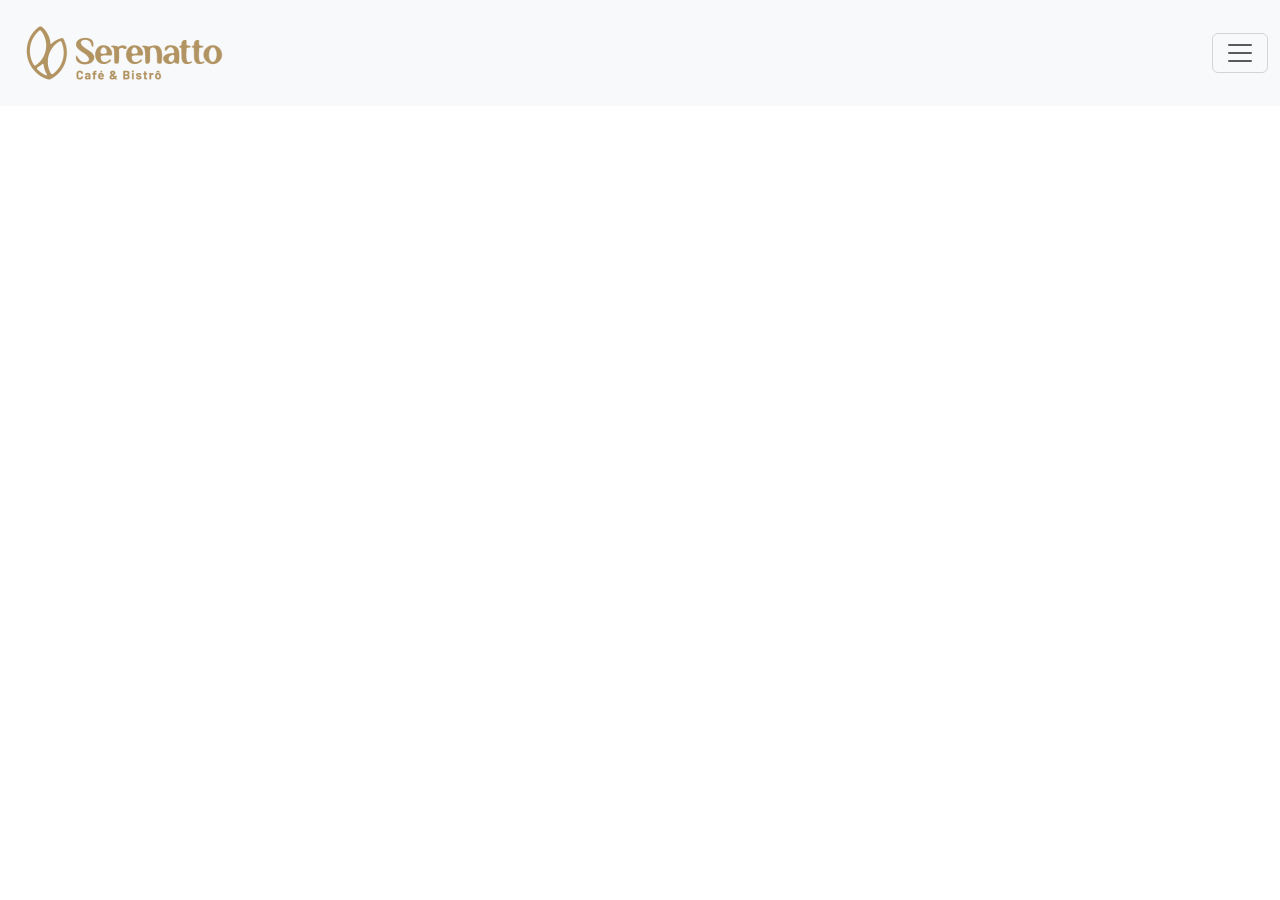
==== Serenatto_cafes/index.html @ 1b6d34db "Criação do Header - Estruturação Completa" ====
<!DOCTYPE html>
<html lang="pt-br">

<head>
    <meta charset="UTF-8">
    <meta http-equiv="X-UA-Compatible" content="IE=edge">
    <meta name="viewport" content="width=device-width, initial-scale=1.0">
    <title> Serenatto Cafés </title>

    <link rel="shortcut icon" href="./" type="image/x-icon">
    <link rel="shortcut icon" href="assets/favicon.png" type="image/x-icon">
    <link href="https://cdn.jsdelivr.net/npm/bootstrap@5.3.3/dist/css/bootstrap.min.css" rel="stylesheet"
        integrity="sha384-QWTKZyjpPEjISv5WaRU9OFeRpok6YctnYmDr5pNlyT2bRjXh0JMhjY6hW+ALEwIH" crossorigin="anonymous">
    <link rel="stylesheet" href="https://cdn.jsdelivr.net/npm/bootstrap-icons@1.11.3/font/bootstrap-icons.min.css">
    <link rel="stylesheet" href="estilos.css">
</head>

<body>

    <header>
        <nav class="navbar bg-body-tertiary fixed-top">
            <div class="container-fluid">

                <a class="navbar-brand" href="#">
                    <img class="img-fluid d-block d-md-none" src="assets/logo-mobile.png" alt="Logo Serenatto">
                    <img class="img-fluid d-none d-md-block" src="assets/logo.png" alt="Logo Serenatto">
                </a>

                <button class="navbar-toggler" type="button" data-bs-toggle="offcanvas"
                    data-bs-target="#offcanvasNavbar" aria-controls="offcanvasNavbar" aria-label="Toggle navigation">
                    <span class="navbar-toggler-icon"></span>
                </button>

                <div class="offcanvas offcanvas-end" tabindex="-1" id="offcanvasNavbar"
                    aria-labelledby="offcanvasNavbarLabel">

                    <div class="offcanvas-header">
                        <h5 class="offcanvas-title" id="offcanvasNavbarLabel"> <img src="assets/logo-mobile.png" alt="Logo Serenatto"></h5>
                        <button type="button" class="btn-close" data-bs-dismiss="offcanvas" aria-label="Close"></button>
                    </div>

                    <div class="offcanvas-body">
                        <ul class="navbar-nav justify-content-end flex-grow-1 pe-3">
                            <li class="nav-item">
                                <a class="nav-link active" aria-current="page" href="#"> Início </a>
                            </li>

                            <li class="nav-item">
                                <a class="nav-link" href="#"> Sobre </a>
                            </li>

                            <li class="nav-item">
                                <a class="nav-link" href="#"> Contato </a>
                            </li>

                            <li class="nav-item">
                                <a class="nav-link" href="#"> Modo Noturno </a>
                            </li>
                        </ul>
                    </div>
                </div>
            </div>
        </nav>
    </header>





    <script src="https://cdn.jsdelivr.net/npm/bootstrap@5.3.3/dist/js/bootstrap.bundle.min.js"
        integrity="sha384-YvpcrYf0tY3lHB60NNkmXc5s9fDVZLESaAA55NDzOxhy9GkcIdslK1eN7N6jIeHz"
        crossorigin="anonymous"></script>
</body>

</html>
---- Serenatto_cafes/estilos.css ----
body {
    --bege: #E6E0D6;
    --marrom-escuro: #816D4F;
    --marrom-claro: #B29463;
  }
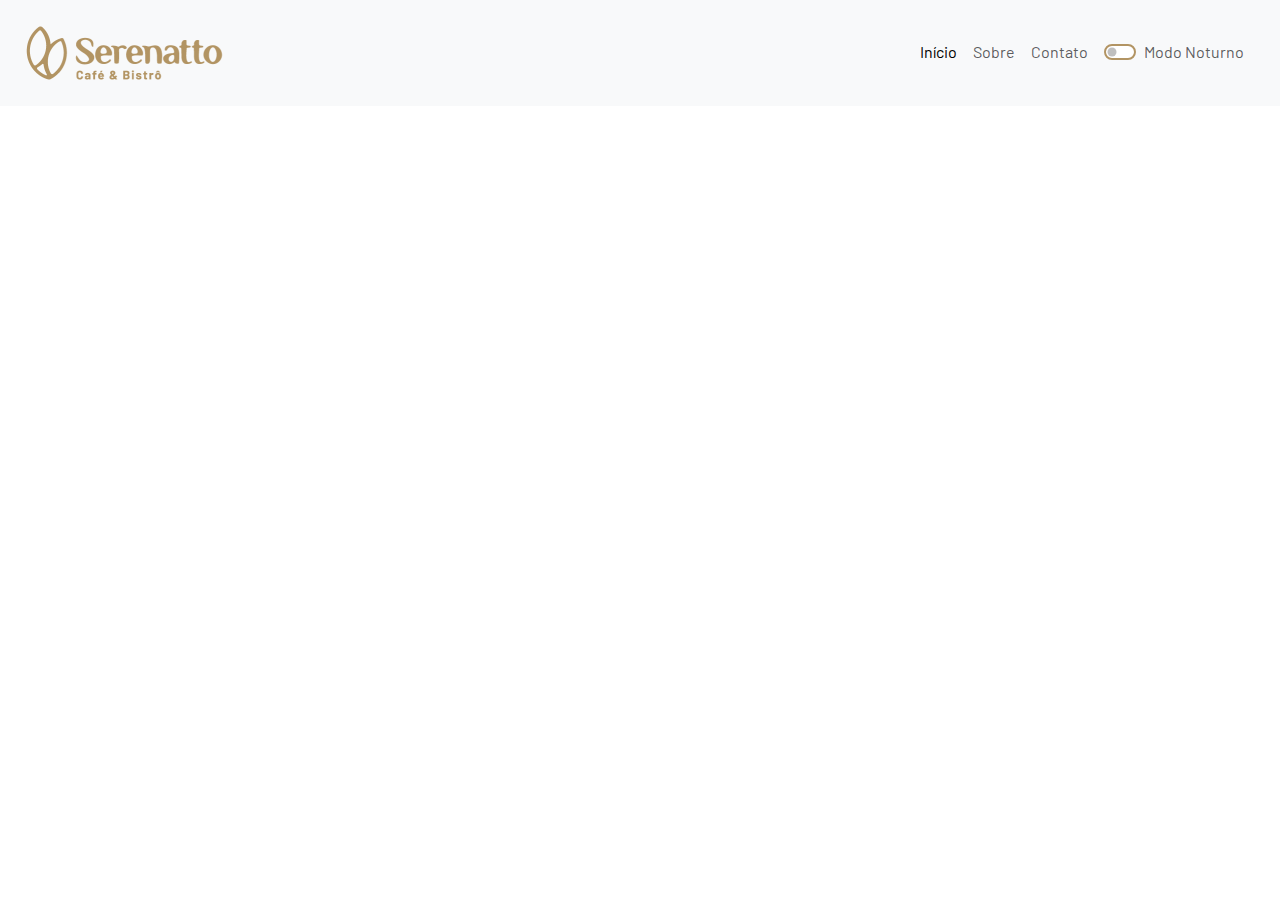
==== commit f02cf9fb: "estilização do header" ====
--- a/Serenatto_cafes/index.html
+++ b/Serenatto_cafes/index.html
@@ -12,13 +12,14 @@
     <link href="https://cdn.jsdelivr.net/npm/bootstrap@5.3.3/dist/css/bootstrap.min.css" rel="stylesheet"
         integrity="sha384-QWTKZyjpPEjISv5WaRU9OFeRpok6YctnYmDr5pNlyT2bRjXh0JMhjY6hW+ALEwIH" crossorigin="anonymous">
     <link rel="stylesheet" href="https://cdn.jsdelivr.net/npm/bootstrap-icons@1.11.3/font/bootstrap-icons.min.css">
+    <link href="https://fonts.googleapis.com/css2?family=Barlow+Condensed:wght@700&family=Barlow:wght@400;600&display=swap" rel="stylesheet">
     <link rel="stylesheet" href="estilos.css">
 </head>
 
 <body>
 
     <header>
-        <nav class="navbar bg-body-tertiary fixed-top">
+        <nav class="navbar navbar-expand-lg bg-body-tertiary fixed-top">
             <div class="container-fluid">
 
                 <a class="navbar-brand" href="#">
@@ -26,16 +27,14 @@
                     <img class="img-fluid d-none d-md-block" src="assets/logo.png" alt="Logo Serenatto">
                 </a>
 
-                <button class="navbar-toggler" type="button" data-bs-toggle="offcanvas"
-                    data-bs-target="#offcanvasNavbar" aria-controls="offcanvasNavbar" aria-label="Toggle navigation">
+                <button class="navbar-toggler" type="button" data-bs-toggle="offcanvas" data-bs-target="#offcanvasNavbar" aria-controls="offcanvasNavbar" aria-label="Toggle navigation">
                     <span class="navbar-toggler-icon"></span>
                 </button>
 
-                <div class="offcanvas offcanvas-end" tabindex="-1" id="offcanvasNavbar"
-                    aria-labelledby="offcanvasNavbarLabel">
+                <div class="offcanvas offcanvas-end" tabindex="-1" id="offcanvasNavbar" aria-labelledby="offcanvasNavbarLabel">
 
                     <div class="offcanvas-header">
-                        <h5 class="offcanvas-title" id="offcanvasNavbarLabel"> <img src="assets/logo-mobile.png" alt="Logo Serenatto"></h5>
+                        <h5 class="offcanvas-title" id="offcanvasNavbarLabel"> <img src="assets/logo-mobile.png" alt="Logo Serenatto"> </h5>
                         <button type="button" class="btn-close" data-bs-dismiss="offcanvas" aria-label="Close"></button>
                     </div>
 
@@ -54,7 +53,12 @@
                             </li>
 
                             <li class="nav-item">
-                                <a class="nav-link" href="#"> Modo Noturno </a>
+                                <a class="nav-link" href="#">
+                                    <div class="form-check form-switch">
+                                        <input class="form-check-input" type="checkbox" role="switch" id="flexSwitchCheckDefault">
+                                        <label class="form-check-label" for="flexSwitchCheckDefault"> Modo Noturno </label>
+                                    </div>
+                                </a>
                             </li>
                         </ul>
                     </div>
--- a/Serenatto_cafes/estilos.css
+++ b/Serenatto_cafes/estilos.css
@@ -2,4 +2,18 @@
     --bege: #E6E0D6;
     --marrom-escuro: #816D4F;
     --marrom-claro: #B29463;
-  }+    font-family: 'Barlow', sans-serif;
+}
+
+input[type="checkbox"] {
+    border: 2px solid var(--marrom-claro);
+    box-shadow: none;
+}
+
+input[type="checkbox"]:checked,
+input[type="checkbox"]:focus {
+    background-color: var(--marrom-claro);
+    border-color: var(--marrom-claro);
+    box-shadow: none;
+    outline: none;
+}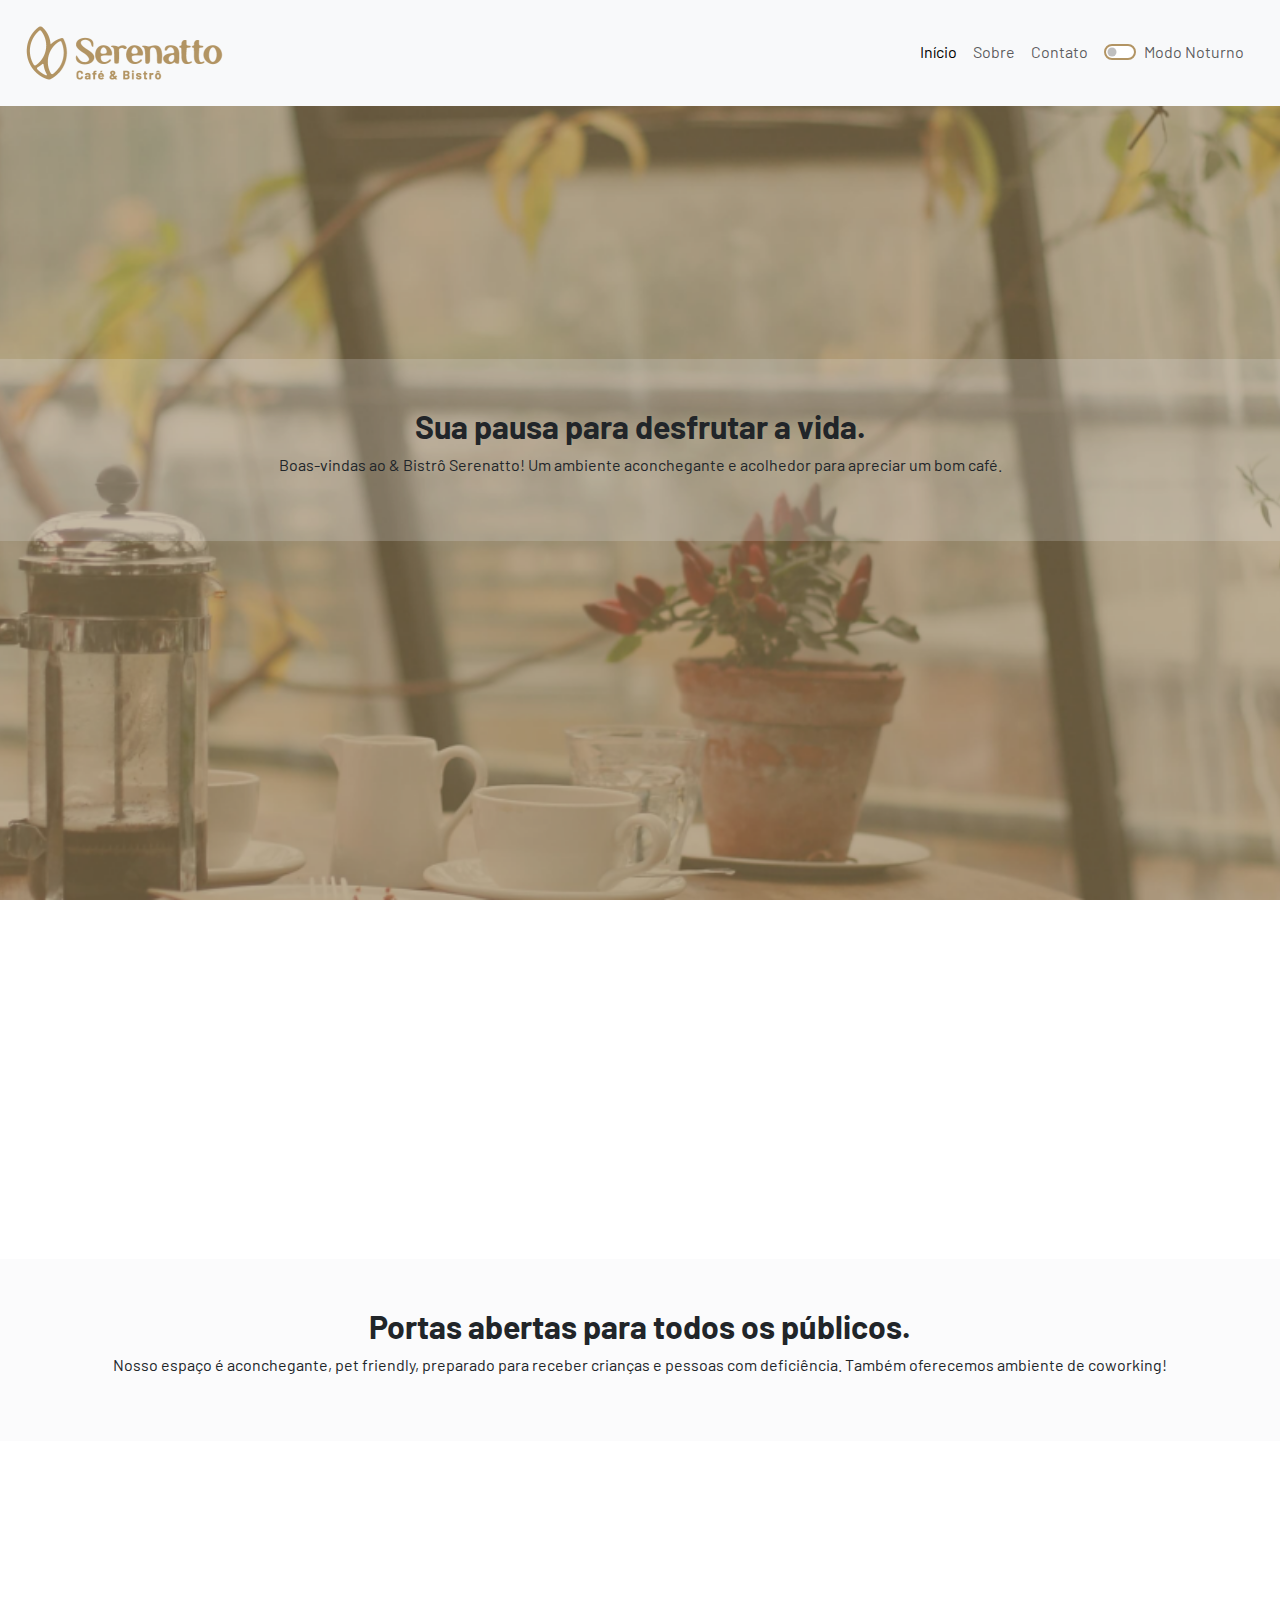
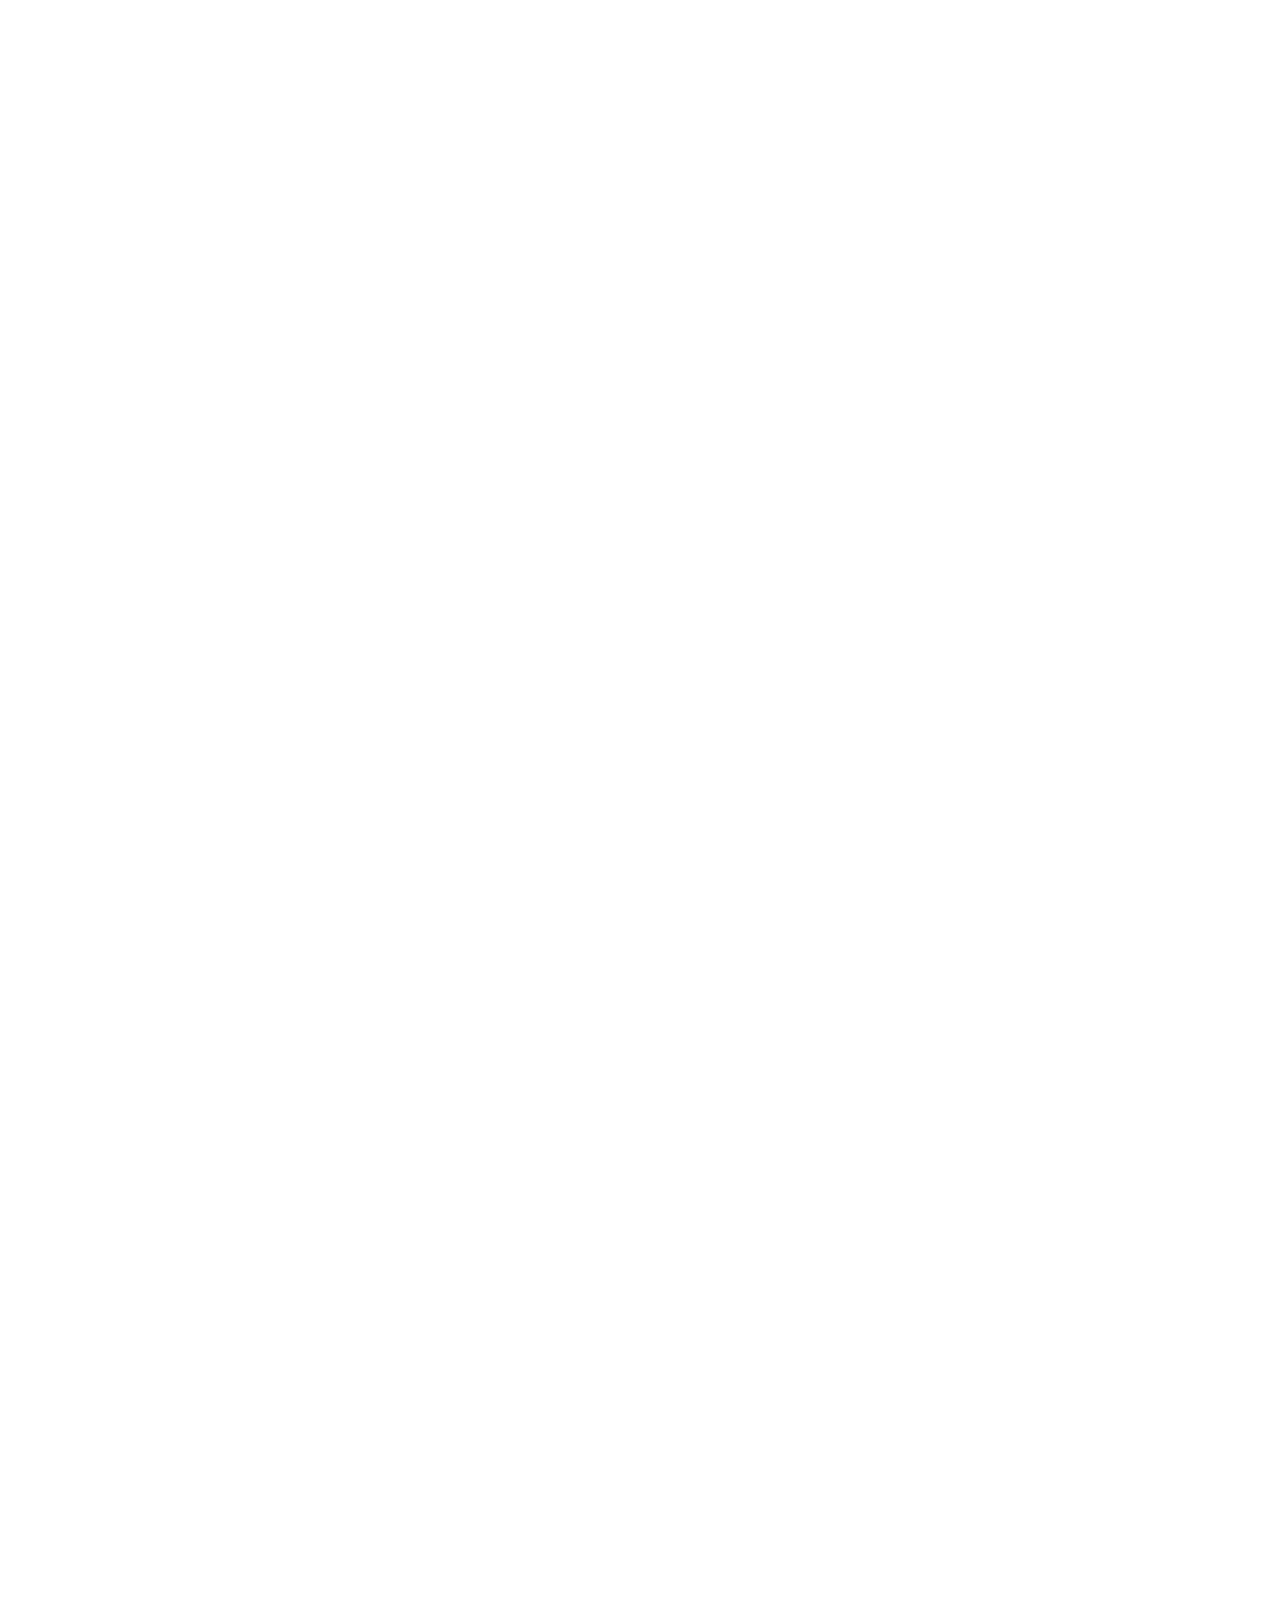
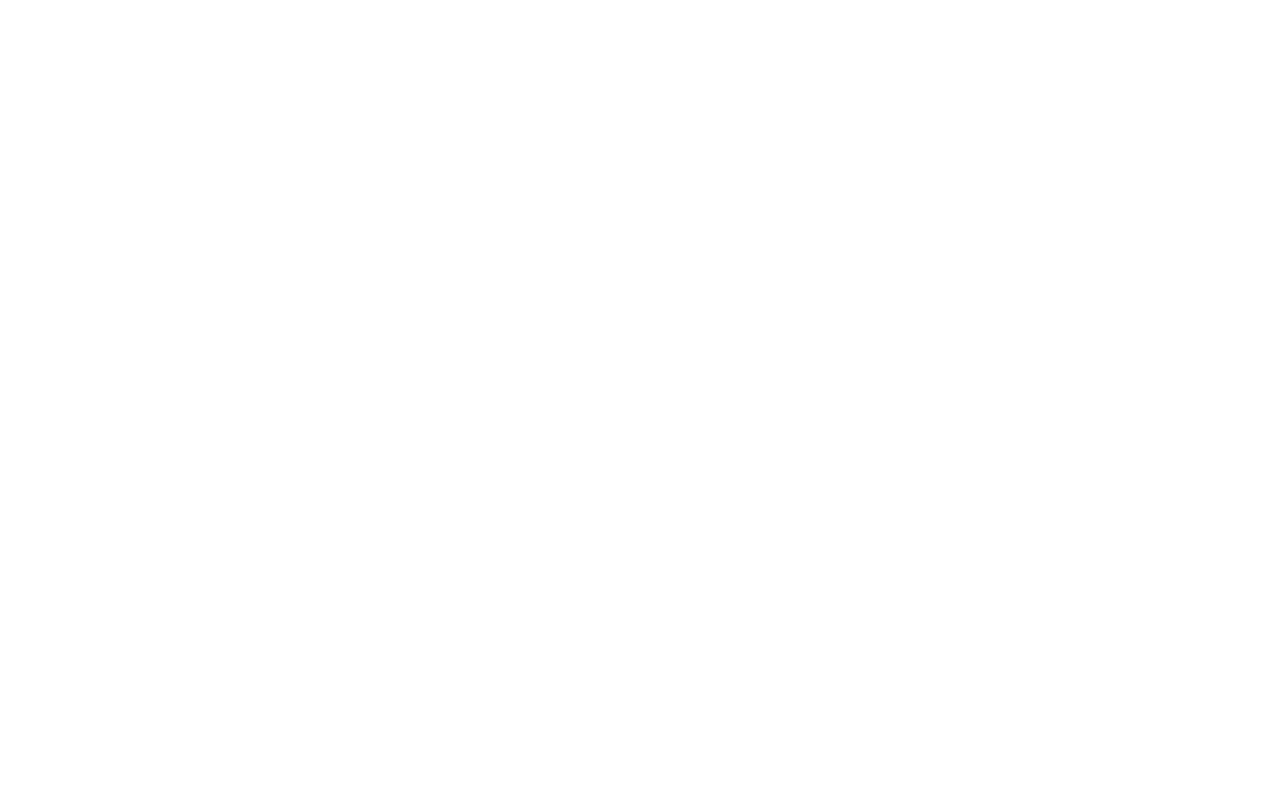
==== commit 35176c26: "criação e estilização dos banner com o efeito Parallax" ====
--- a/Serenatto_cafes/index.html
+++ b/Serenatto_cafes/index.html
@@ -67,13 +67,28 @@
         </nav>
     </header>
 
+    <main>
+        <section class="banner banner-1 d-flex flex-column justify-content-center text-center">
+            <div class="banner-titulo bg-body-secondary py-5">
+                <h2 class="fw-bold"> Sua pausa para desfrutar a vida. </h2>
+                <p> Boas-vindas ao & Bistrô Serenatto! Um ambiente aconchegante e acolhedor para apreciar um bom café. </p>
+            </div>
+        </section>
+
+        <section class="banner banner-2 d-flex flex-column justify-content-center text-center">
+            <div class="banner-titulo bg-body-secondary py-5">
+                <h2 class="fw-bold"> Portas abertas para todos os públicos. </h2>
+                <p> Nosso espaço é aconchegante, pet friendly, preparado para receber crianças e pessoas com deficiência. Também oferecemos ambiente de coworking! </p>
+            </div>
+        </section>
+
+        <section class="banner banner-3">
+        </section>
+    </main>
 
 
 
-
-    <script src="https://cdn.jsdelivr.net/npm/bootstrap@5.3.3/dist/js/bootstrap.bundle.min.js"
-        integrity="sha384-YvpcrYf0tY3lHB60NNkmXc5s9fDVZLESaAA55NDzOxhy9GkcIdslK1eN7N6jIeHz"
-        crossorigin="anonymous"></script>
+    <script src="https://cdn.jsdelivr.net/npm/bootstrap@5.3.3/dist/js/bootstrap.bundle.min.js" integrity="sha384-YvpcrYf0tY3lHB60NNkmXc5s9fDVZLESaAA55NDzOxhy9GkcIdslK1eN7N6jIeHz" crossorigin="anonymous"></script>
 </body>
 
 </html>--- a/Serenatto_cafes/estilos.css
+++ b/Serenatto_cafes/estilos.css
@@ -1,9 +1,14 @@
+/* ESTILIZAÇÃO GERAL*/
+
 body {
     --bege: #E6E0D6;
     --marrom-escuro: #816D4F;
     --marrom-claro: #B29463;
     font-family: 'Barlow', sans-serif;
+    height: 4000px;
 }
+
+/* ESTLIZAÇÃO DOS INPUTS */
 
 input[type="checkbox"] {
     border: 2px solid var(--marrom-claro);
@@ -16,4 +21,31 @@
     border-color: var(--marrom-claro);
     box-shadow: none;
     outline: none;
+}
+
+/* ESTILIZAÇÃO DOS BANNERS */
+
+.banner {
+    width: 100%;
+    height: 100vh;
+    background-repeat: no-repeat;
+    background-size: cover;
+    background-position: center;
+    background-attachment: fixed;
+}
+
+.banner-1 {
+    background-image: url(assets/banner-1.png);
+}
+
+.banner-2 {
+    background-image: url(assets/banner-2.png);
+}
+
+.banner-3 {
+    background-image: url(assets/banner-3.png);
+}
+
+.banner-titulo {
+    --bs-bg-opacity: .2; /* TRANSPARÊCIA */
 }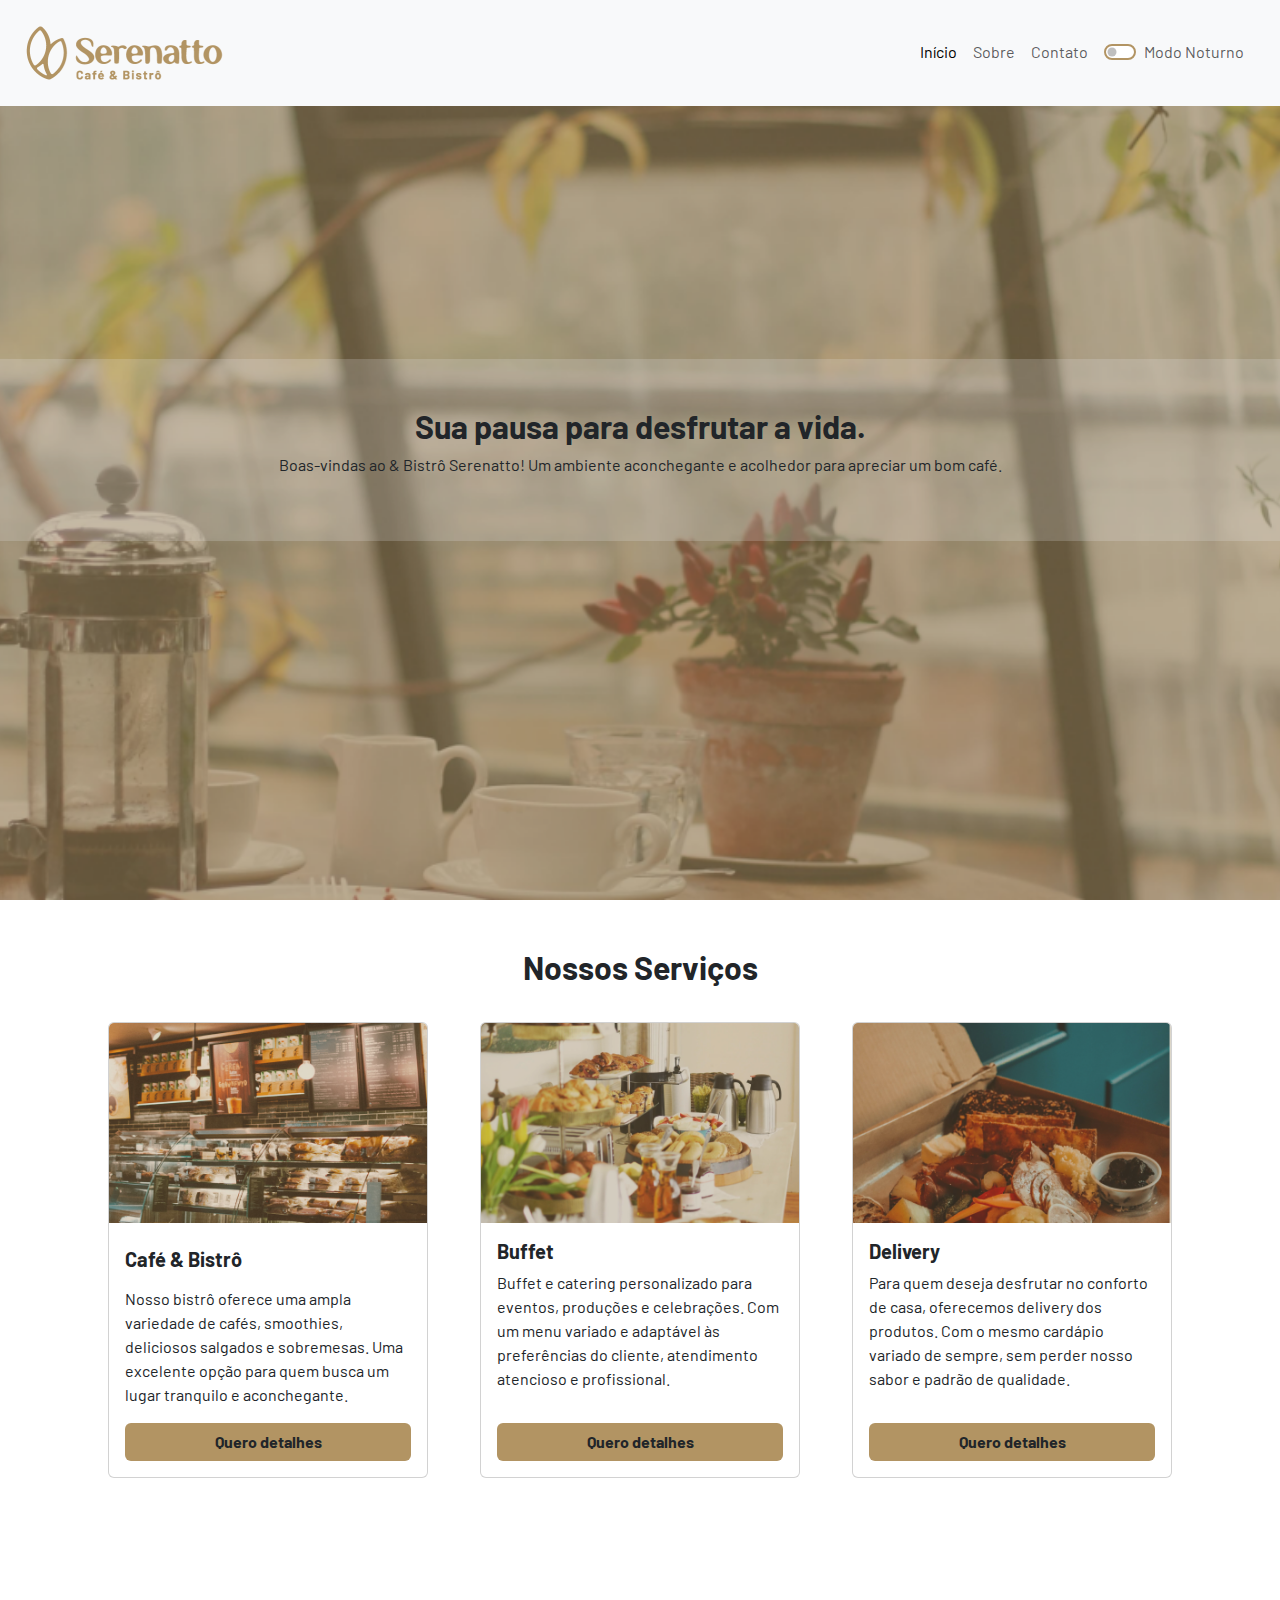
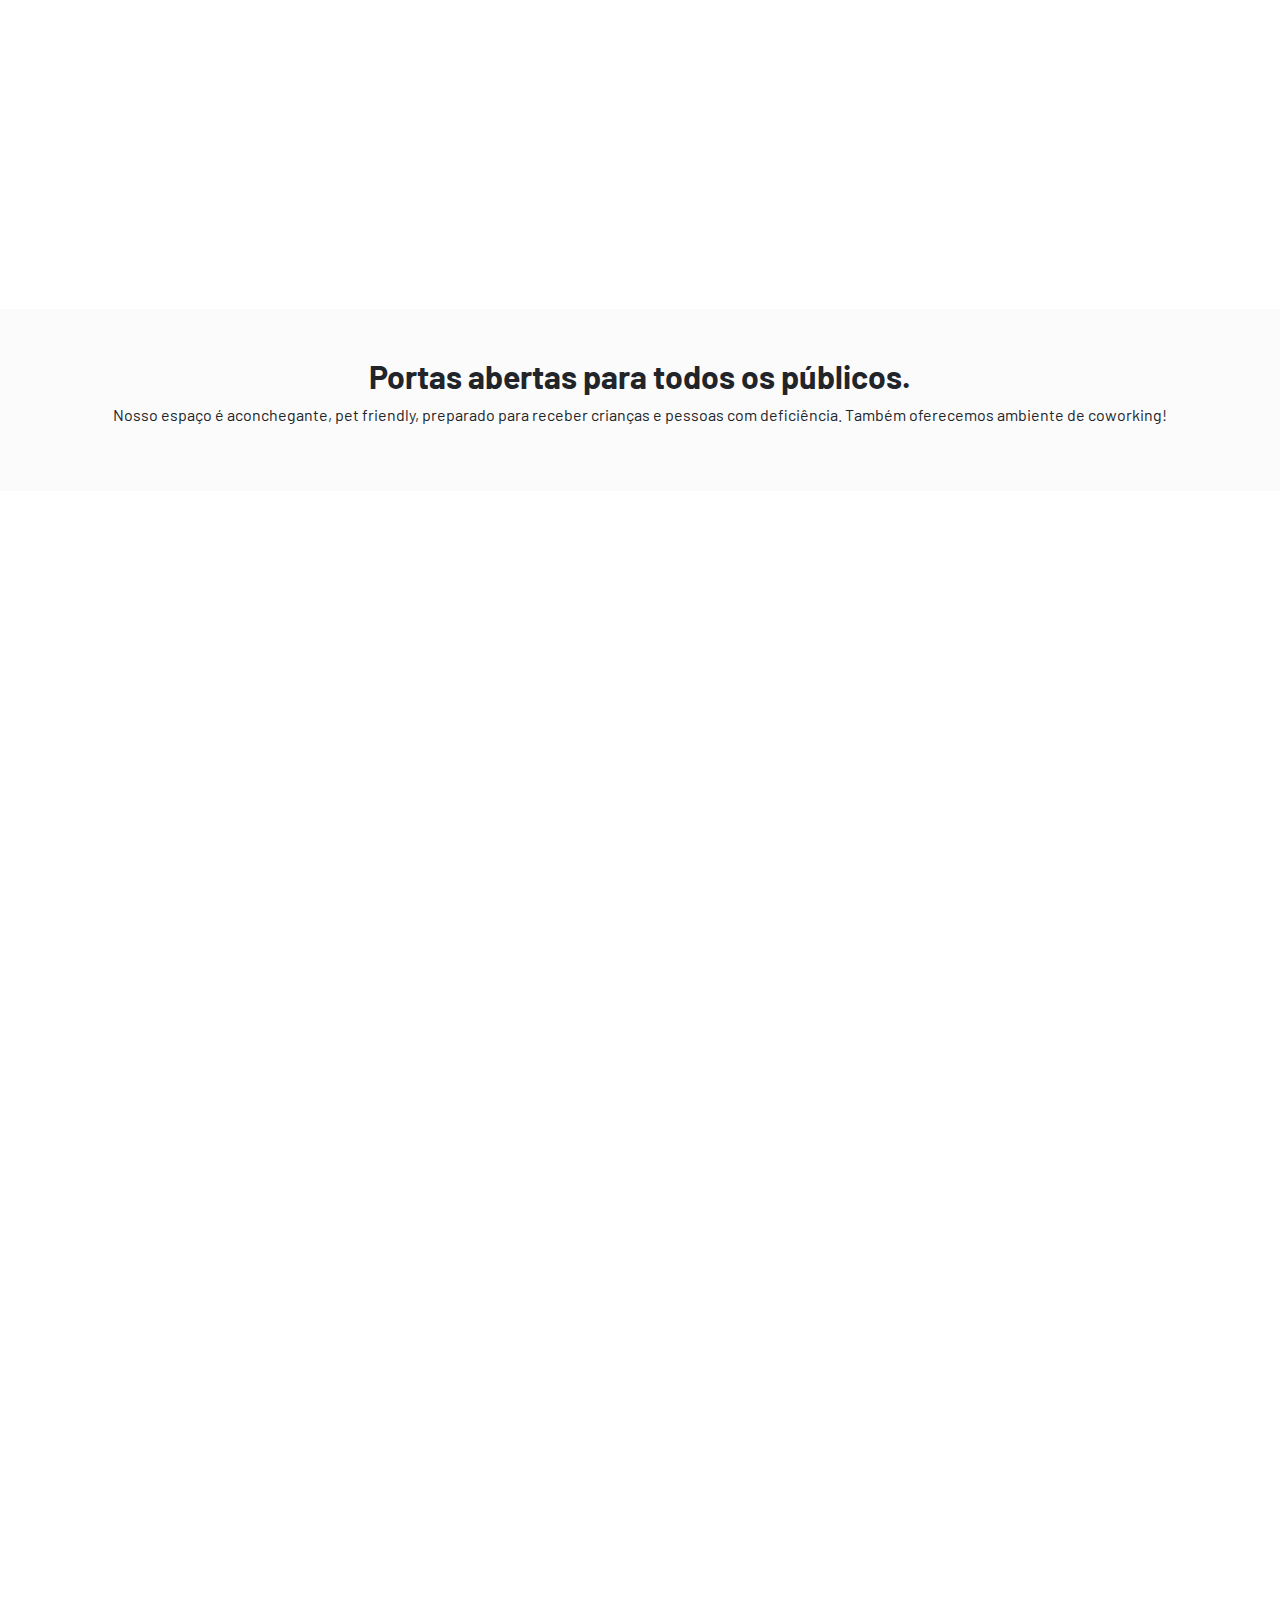
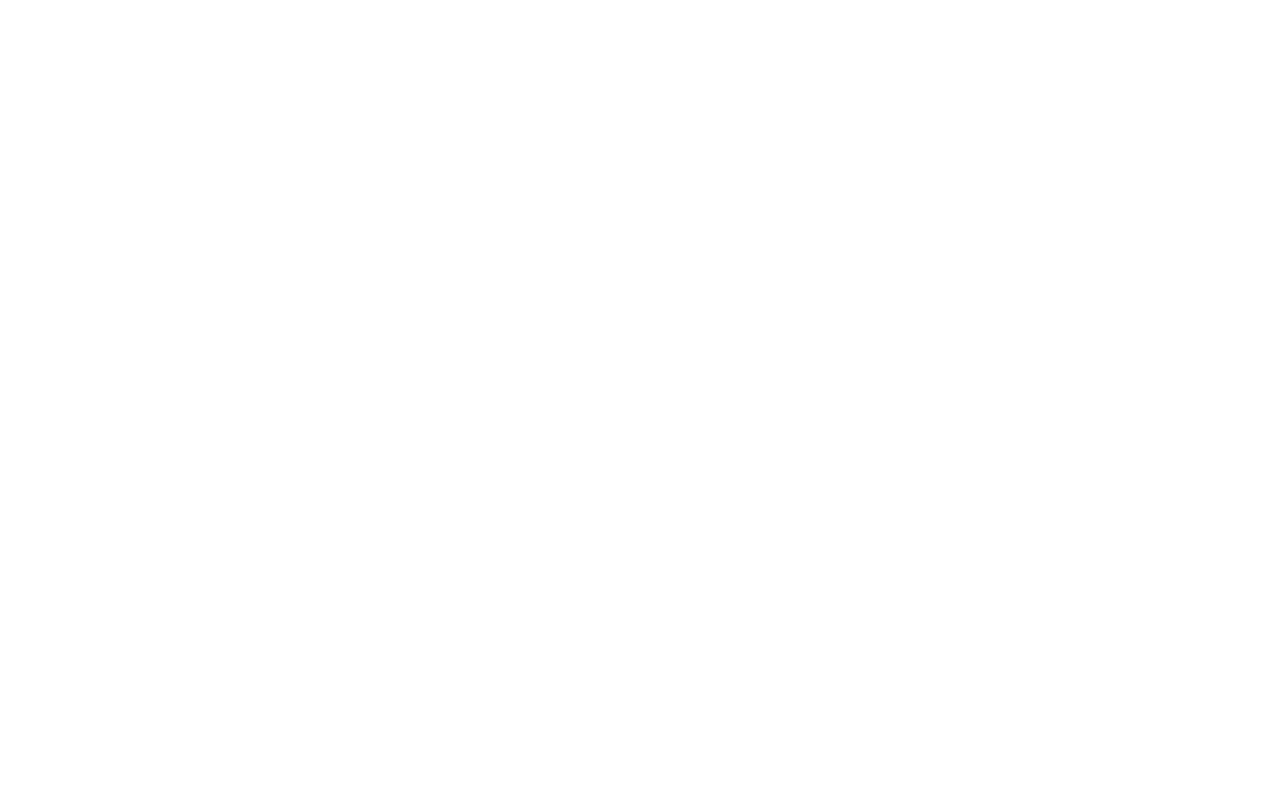
==== commit b480f1a5: "criação do offcanvas com sucesso" ====
--- a/Serenatto_cafes/index.html
+++ b/Serenatto_cafes/index.html
@@ -75,6 +75,39 @@
             </div>
         </section>
 
+        <section class="servicos py-5">
+            <h2 class="text-center fw-bold pb-1"> Nossos Serviços </h2>
+
+            <div class="container d-flex justify-content-around flex-wrap">
+                <div class="card m-4">
+                    <img src="assets/cafe-card.png" class="card-img-top" alt="Balcão de padaria tradicional com alimentos diversos">
+                    <div class="card-body">
+                        <h5 class="card-title py-2 fw-bold"> Café & Bistrô </h5>
+                        <p class="card-text" >Nosso bistrô oferece uma ampla variedade de cafés, smoothies, deliciosos salgados e sobremesas. Uma excelente opção para quem busca um lugar tranquilo e aconchegante. </p>
+                        <a href="#" data-bs-toggle="offcanvas" data-bs-target="#canvas-1" aria-controls="offcanvasRight" class="btn botao-padrao w-100 fw-bold" > Quero detalhes </a>
+                      </div>
+                </div>
+
+                <div class="card m-4">
+                    <img src="./assets/buffet-card.png" class="card-img-top" alt="Mesa de buffet com alimentos diversos">
+                    <div class="card-body">
+                      <h5 class="card-title fw-bold"> Buffet </h5>
+                      <p class="card-text" >Buffet e catering personalizado para eventos, produções e celebrações. Com um menu variado e adaptável às preferências do cliente, atendimento atencioso e profissional. </p>
+                      <a href="#" data-bs-toggle="offcanvas" data-bs-target="#canvas-2" aria-controls="offcanvasRight" class="btn botao-padrao w-100 fw-bold  mt-3"> Quero detalhes </a>
+                    </div>
+                  </div>
+        
+                  <div class="card m-4">
+                    <img src="./assets/delivery-card.png" class="card-img-top" alt="Caixa aberta armazenando comidas diversas">
+                    <div class="card-body">
+                      <h5 class="card-title fw-bold"> Delivery </h5>
+                      <p class="card-text"> Para quem deseja desfrutar no conforto de casa, oferecemos delivery dos produtos. Com o mesmo cardápio variado de sempre, sem perder nosso sabor e padrão de qualidade. </p>
+                      <a href="#" data-bs-toggle="offcanvas" data-bs-target="#canvas-3" aria-controls="offcanvasRight" class="btn botao-padrao w-100 fw-bold  mt-3"> Quero detalhes </a>
+                    </div>
+                  </div>
+            </div>
+        </section>
+
         <section class="banner banner-2 d-flex flex-column justify-content-center text-center">
             <div class="banner-titulo bg-body-secondary py-5">
                 <h2 class="fw-bold"> Portas abertas para todos os públicos. </h2>
@@ -82,12 +115,162 @@
             </div>
         </section>
 
+        <section class="produtos">
+
+        </section>
+
         <section class="banner banner-3">
         </section>
+
+        <section class="contato">
+
+        </section>
     </main>
 
-
-
+    <!-- OFFCANVAS -->
+
+    <div class="offcanvas offcanvas-end" tabindex="-1" id="canvas-1" aria-labelledby="offcanvasRightLabel">
+        <div class="offcanvas-header">
+          <h5 class="offcanvas-title" id="offcanvasRightLabel"> Café & Bistrô </h5>
+          <button type="button" class="btn-close" data-bs-dismiss="offcanvas" aria-label="Close"></button>
+        </div>
+
+        <div class="offcanvas-body">
+            <div class="accordion" id="accordionExample">
+                <div class="accordion-item">
+
+                  <h2 class="accordion-header">
+                    <button class="accordion-button" type="button" data-bs-toggle="collapse" data-bs-target="#collapseOne" aria-expanded="true" aria-controls="collapseOne">
+                      Café
+                    </button>
+                  </h2>
+
+                  <div id="collapseOne" class="accordion-collapse collapse show" data-bs-parent="#accordionExample">
+                    <div class="accordion-body">
+                        Temos um excelente espaço para alimentação e descanso, com a vitrine recheada de doces, salgados, cafés tradicionais e especiais para desfrutar seus melhores momentos.
+                    </div>
+                  </div>
+                </div>
+
+                <div class="accordion-item">
+
+                  <h2 class="accordion-header">
+                    <button class="accordion-button collapsed" type="button" data-bs-toggle="collapse" data-bs-target="#collapseTwo" aria-expanded="false" aria-controls="collapseTwo">
+                      Bistrô
+                    </button>
+                  </h2>
+
+                  <div id="collapseTwo" class="accordion-collapse collapse" data-bs-parent="#accordionExample">
+                    <div class="accordion-body">
+                        Além de cafés o dia todo, oferecemos refeições em horário de almoço (11 às 15h) com pratos deliciosos de bistrô!
+                    </div>
+                  </div>
+                </div>
+
+                <div class="accordion-item">
+
+                  <h2 class="accordion-header">
+                    <button class="accordion-button collapsed" type="button" data-bs-toggle="collapse" data-bs-target="#collapseThree" aria-expanded="false" aria-controls="collapseThree">
+                      Coworking
+                    </button>
+                  </h2>
+
+                  <div id="collapseThree" class="accordion-collapse collapse" data-bs-parent="#accordionExample">
+                    <div class="accordion-body">
+                        Temos espaço adequado para trabalho, com conexão de internet de alta velocidade e instalações confortáveis para reuniões.
+                    </div>
+                  </div>
+                </div>
+            </div>
+        </div>
+    </div>
+
+    <div class="offcanvas offcanvas-end" tabindex="-1" id="canvas-2" aria-labelledby="offcanvasRightLabel">
+        <div class="offcanvas-header">
+          <h5 class="offcanvas-title" id="offcanvasRightLabel"> Café & Bistrô </h5>
+          <button type="button" class="btn-close" data-bs-dismiss="offcanvas" aria-label="Close"></button>
+        </div>
+
+        <div class="offcanvas-body">
+            <div class="accordion" id="accordionExample">
+                <div class="accordion-item">
+
+                  <h2 class="accordion-header">
+                    <button class="accordion-button" type="button" data-bs-toggle="collapse" data-bs-target="#collapseOne" aria-expanded="true" aria-controls="collapseOne">
+                      Eventos
+                    </button>
+                  </h2>
+
+                  <div id="collapseOne" class="accordion-collapse collapse show" data-bs-parent="#accordionExample">
+                    <div class="accordion-body">
+                        Organizamos buffet com cardápios variados e personalizados para casamentos, festas de aniversário e outros eventos! 
+                    </div>
+                  </div>
+                </div>
+
+                <div class="accordion-item">
+
+                  <h2 class="accordion-header">
+                    <button class="accordion-button collapsed" type="button" data-bs-toggle="collapse" data-bs-target="#collapseTwo" aria-expanded="false" aria-controls="collapseTwo">
+                      Catering
+                    </button>
+                  </h2>
+
+                  <div id="collapseTwo" class="accordion-collapse collapse" data-bs-parent="#accordionExample">
+                    <div class="accordion-body">
+                        Oferecemos serviço de alimentação variada para coffee breaks, produções e bastidores.  
+                    </div>
+                  </div>
+                </div>
+            </div>
+        </div>
+    </div>
+
+    <div class="offcanvas offcanvas-end" tabindex="-1" id="canvas-3" aria-labelledby="offcanvasRightLabel">
+        <div class="offcanvas-header">
+          <h5 class="offcanvas-title" id="offcanvasRightLabel"> Café & Bistrô </h5>
+          <button type="button" class="btn-close" data-bs-dismiss="offcanvas" aria-label="Close"></button>
+        </div>
+
+        <div class="offcanvas-body">
+            <div class="accordion" id="accordionExample">
+                <div class="accordion-item">
+
+                  <h2 class="accordion-header">
+                    <button class="accordion-button" type="button" data-bs-toggle="collapse" data-bs-target="#collapseOne" aria-expanded="true" aria-controls="collapseOne">
+                      Encomendas para eventos
+                    </button>
+                  </h2>
+
+                  <div id="collapseOne" class="accordion-collapse collapse show" data-bs-parent="#accordionExample">
+                    <div class="accordion-body">
+                        Produzimos e entregamos os itens de café de nosso cardápio em grandes quantidades para seus eventos! Basta entrar em contato e fazer a reserva com 72h de antecedência.
+                    </div>
+                  </div>
+                </div>
+
+                <div class="accordion-item">
+
+                  <h2 class="accordion-header">
+                    <button class="accordion-button collapsed" type="button" data-bs-toggle="collapse" data-bs-target="#collapseTwo" aria-expanded="false" aria-controls="collapseTwo">
+                      Entrega por aplicativo
+                    </button>
+                  </h2>
+
+                  <div id="collapseTwo" class="accordion-collapse collapse" data-bs-parent="#accordionExample">
+                    <div class="accordion-body">
+                        Entregamos pelos aplicativos Ifood e Rappi. Consulte nosso cardápio por lá e faça seu pedido!
+                    </div>
+                  </div>
+                </div>
+            </div>
+        </div>
+    </div>
+
+    <footer>
+
+    </footer>
+    
     <script src="https://cdn.jsdelivr.net/npm/bootstrap@5.3.3/dist/js/bootstrap.bundle.min.js" integrity="sha384-YvpcrYf0tY3lHB60NNkmXc5s9fDVZLESaAA55NDzOxhy9GkcIdslK1eN7N6jIeHz" crossorigin="anonymous"></script>
 </body>
 
--- a/Serenatto_cafes/estilos.css
+++ b/Serenatto_cafes/estilos.css
@@ -48,4 +48,21 @@
 
 .banner-titulo {
     --bs-bg-opacity: .2; /* TRANSPARÊCIA */
+}
+
+/* NOSSOS SERVIÇOS */
+
+.card {
+    width: 20rem;
+}
+
+.botao-padrao {
+    background-color: var(--marrom-claro);
+}
+
+/* OFFCANVAS */
+
+.accordion-button,
+.accordion-button:focus {
+    background-color: var(--marrom-claro);
 }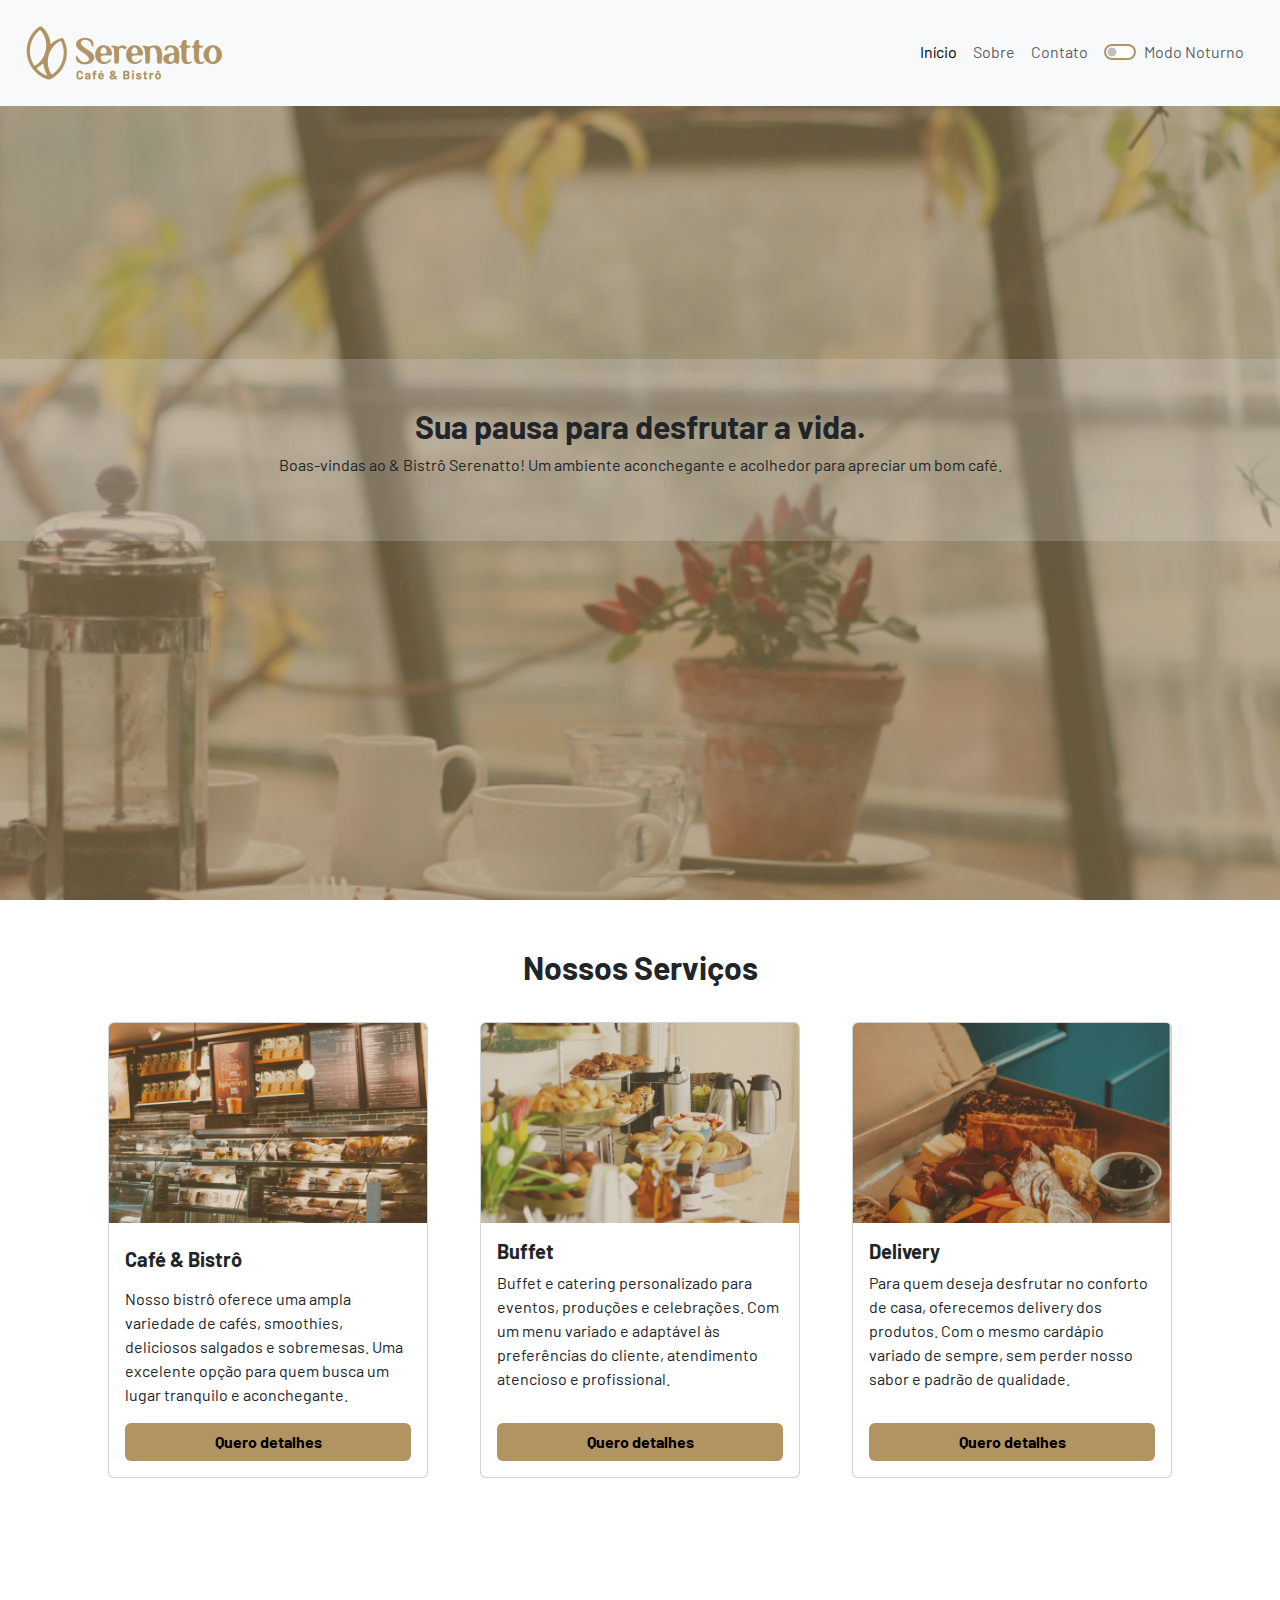
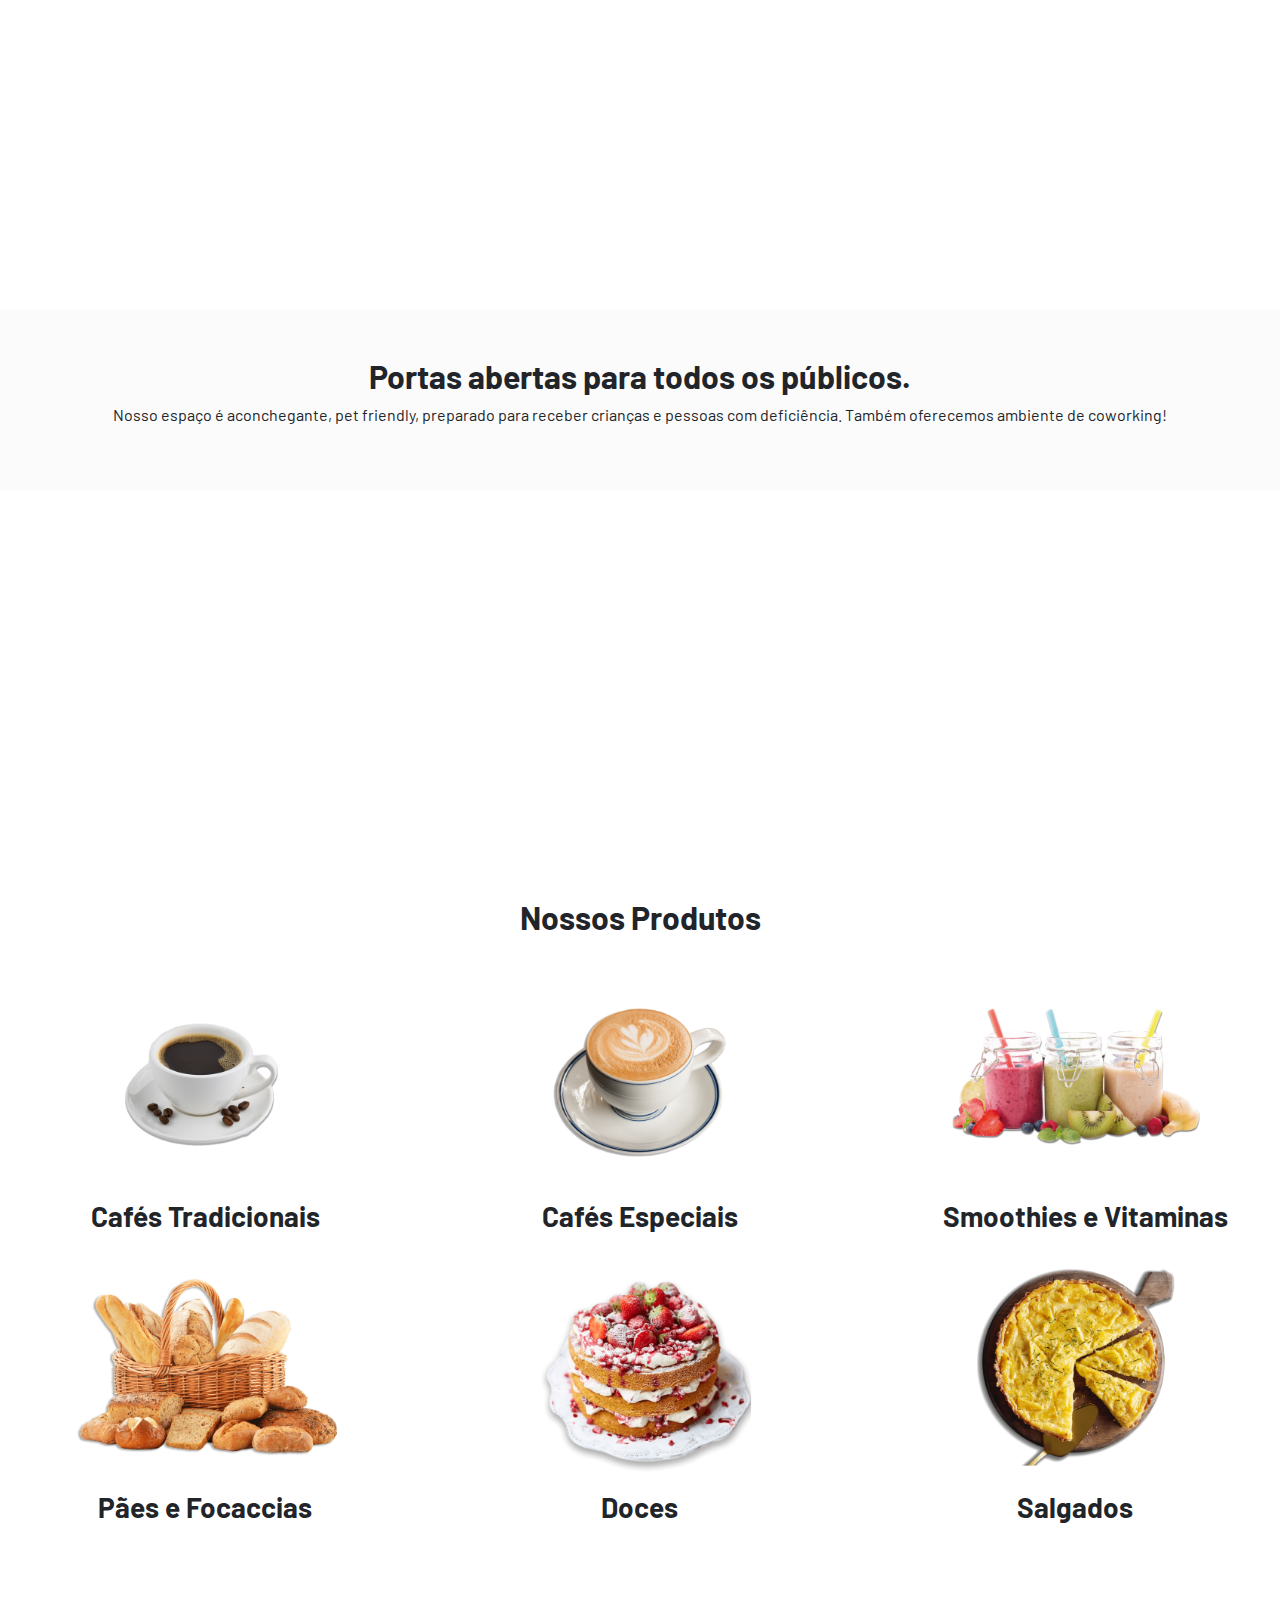
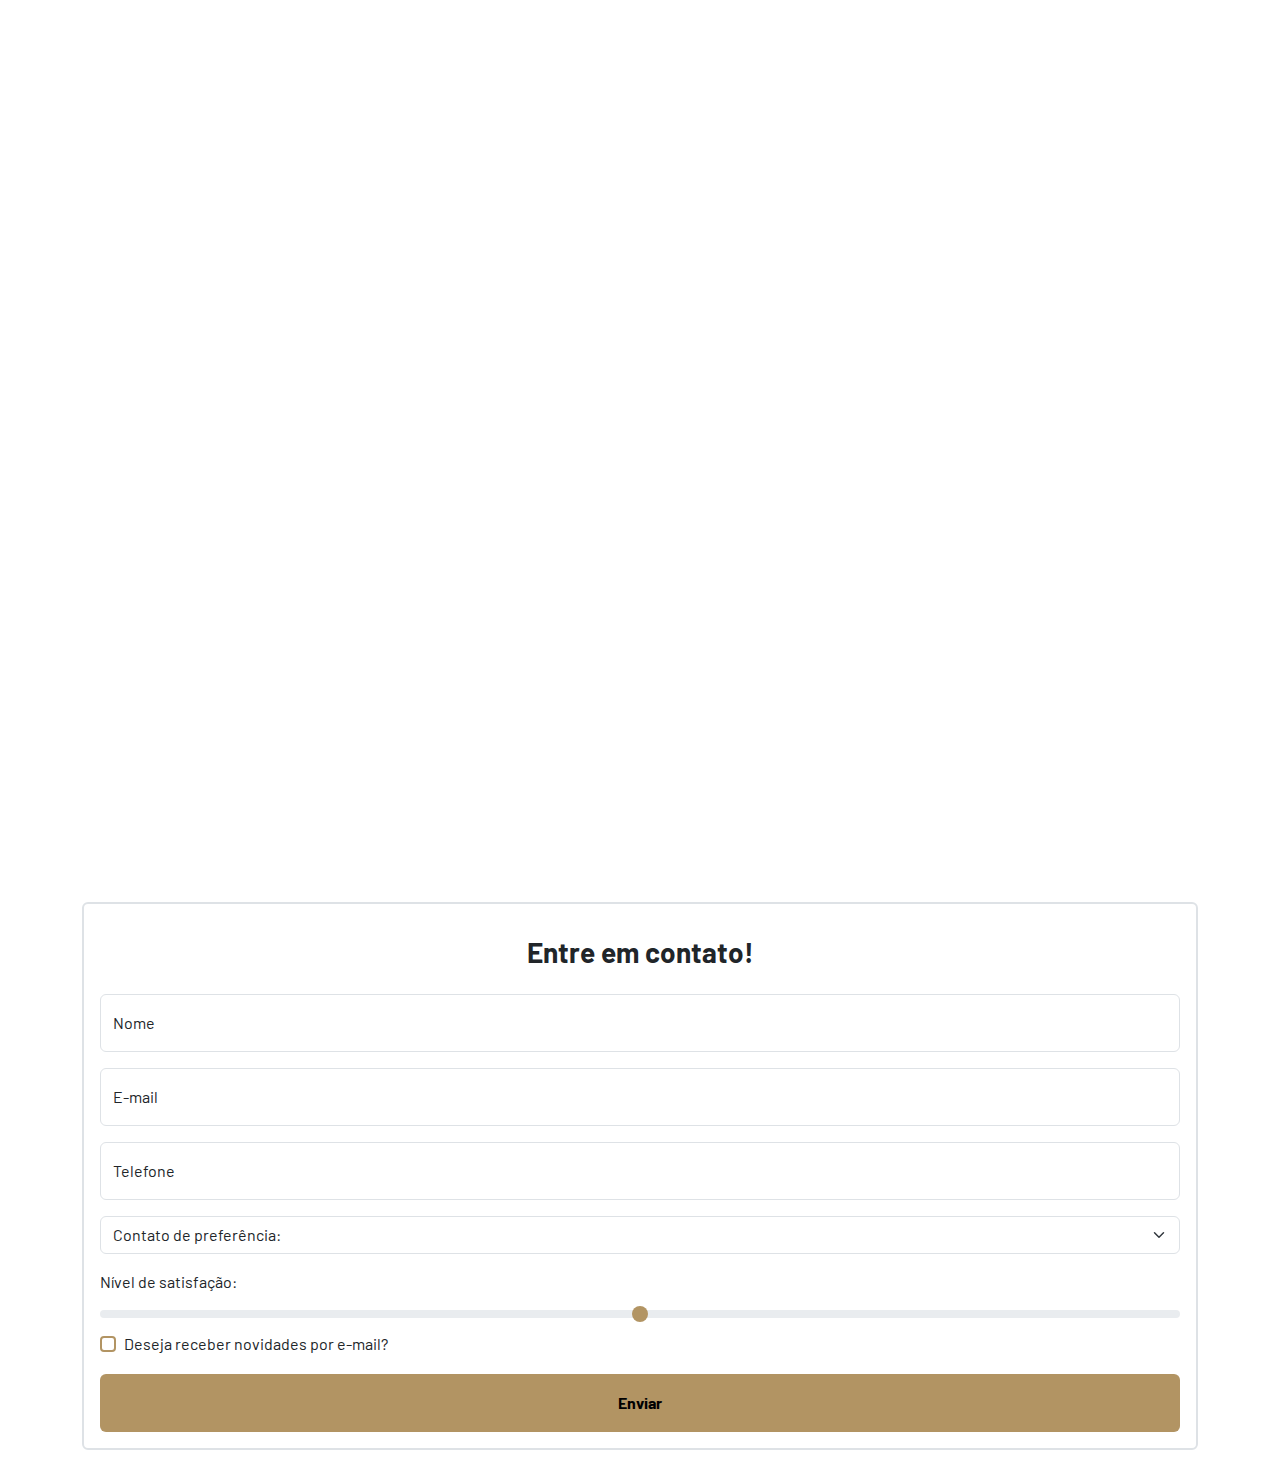
==== commit b4f3387a: "criação do formulário de contato" ====
--- a/Serenatto_cafes/index.html
+++ b/Serenatto_cafes/index.html
@@ -12,7 +12,6 @@
     <link href="https://cdn.jsdelivr.net/npm/bootstrap@5.3.3/dist/css/bootstrap.min.css" rel="stylesheet"
         integrity="sha384-QWTKZyjpPEjISv5WaRU9OFeRpok6YctnYmDr5pNlyT2bRjXh0JMhjY6hW+ALEwIH" crossorigin="anonymous">
     <link rel="stylesheet" href="https://cdn.jsdelivr.net/npm/bootstrap-icons@1.11.3/font/bootstrap-icons.min.css">
-    <link href="https://fonts.googleapis.com/css2?family=Barlow+Condensed:wght@700&family=Barlow:wght@400;600&display=swap" rel="stylesheet">
     <link rel="stylesheet" href="estilos.css">
 </head>
 
@@ -27,14 +26,17 @@
                     <img class="img-fluid d-none d-md-block" src="assets/logo.png" alt="Logo Serenatto">
                 </a>
 
-                <button class="navbar-toggler" type="button" data-bs-toggle="offcanvas" data-bs-target="#offcanvasNavbar" aria-controls="offcanvasNavbar" aria-label="Toggle navigation">
+                <button class="navbar-toggler" type="button" data-bs-toggle="offcanvas"
+                    data-bs-target="#offcanvasNavbar" aria-controls="offcanvasNavbar" aria-label="Toggle navigation">
                     <span class="navbar-toggler-icon"></span>
                 </button>
 
-                <div class="offcanvas offcanvas-end" tabindex="-1" id="offcanvasNavbar" aria-labelledby="offcanvasNavbarLabel">
+                <div class="offcanvas offcanvas-end" tabindex="-1" id="offcanvasNavbar"
+                    aria-labelledby="offcanvasNavbarLabel">
 
                     <div class="offcanvas-header">
-                        <h5 class="offcanvas-title" id="offcanvasNavbarLabel"> <img src="assets/logo-mobile.png" alt="Logo Serenatto"> </h5>
+                        <h5 class="offcanvas-title" id="offcanvasNavbarLabel"> <img src="assets/logo-mobile.png"
+                                alt="Logo Serenatto"> </h5>
                         <button type="button" class="btn-close" data-bs-dismiss="offcanvas" aria-label="Close"></button>
                     </div>
 
@@ -49,14 +51,16 @@
                             </li>
 
                             <li class="nav-item">
-                                <a class="nav-link" href="#"> Contato </a>
+                                <a class="nav-link" href="#contato"> Contato </a>
                             </li>
 
                             <li class="nav-item">
                                 <a class="nav-link" href="#">
                                     <div class="form-check form-switch">
-                                        <input class="form-check-input" type="checkbox" role="switch" id="flexSwitchCheckDefault">
-                                        <label class="form-check-label" for="flexSwitchCheckDefault"> Modo Noturno </label>
+                                        <input class="form-check-input" type="checkbox" role="switch"
+                                            id="flexSwitchCheckDefault">
+                                        <label class="form-check-label" for="flexSwitchCheckDefault"> Modo Noturno
+                                        </label>
                                     </div>
                                 </a>
                             </li>
@@ -71,7 +75,8 @@
         <section class="banner banner-1 d-flex flex-column justify-content-center text-center">
             <div class="banner-titulo bg-body-secondary py-5">
                 <h2 class="fw-bold"> Sua pausa para desfrutar a vida. </h2>
-                <p> Boas-vindas ao & Bistrô Serenatto! Um ambiente aconchegante e acolhedor para apreciar um bom café. </p>
+                <p> Boas-vindas ao & Bistrô Serenatto! Um ambiente aconchegante e acolhedor para apreciar um bom café.
+                </p>
             </div>
         </section>
 
@@ -80,50 +85,163 @@
 
             <div class="container d-flex justify-content-around flex-wrap">
                 <div class="card m-4">
-                    <img src="assets/cafe-card.png" class="card-img-top" alt="Balcão de padaria tradicional com alimentos diversos">
+                    <img src="assets/cafe-card.png" class="card-img-top"
+                        alt="Balcão de padaria tradicional com alimentos diversos">
                     <div class="card-body">
                         <h5 class="card-title py-2 fw-bold"> Café & Bistrô </h5>
-                        <p class="card-text" >Nosso bistrô oferece uma ampla variedade de cafés, smoothies, deliciosos salgados e sobremesas. Uma excelente opção para quem busca um lugar tranquilo e aconchegante. </p>
-                        <a href="#" data-bs-toggle="offcanvas" data-bs-target="#canvas-1" aria-controls="offcanvasRight" class="btn botao-padrao w-100 fw-bold" > Quero detalhes </a>
-                      </div>
+                        <p class="card-text">Nosso bistrô oferece uma ampla variedade de cafés, smoothies, deliciosos
+                            salgados e sobremesas. Uma excelente opção para quem busca um lugar tranquilo e
+                            aconchegante. </p>
+                        <a href="#" data-bs-toggle="offcanvas" data-bs-target="#canvas-1" aria-controls="offcanvasRight"
+                            class="btn botao-padrao w-100 fw-bold"> Quero detalhes </a>
+                    </div>
                 </div>
 
                 <div class="card m-4">
-                    <img src="./assets/buffet-card.png" class="card-img-top" alt="Mesa de buffet com alimentos diversos">
+                    <img src="./assets/buffet-card.png" class="card-img-top"
+                        alt="Mesa de buffet com alimentos diversos">
                     <div class="card-body">
-                      <h5 class="card-title fw-bold"> Buffet </h5>
-                      <p class="card-text" >Buffet e catering personalizado para eventos, produções e celebrações. Com um menu variado e adaptável às preferências do cliente, atendimento atencioso e profissional. </p>
-                      <a href="#" data-bs-toggle="offcanvas" data-bs-target="#canvas-2" aria-controls="offcanvasRight" class="btn botao-padrao w-100 fw-bold  mt-3"> Quero detalhes </a>
-                    </div>
-                  </div>
-        
-                  <div class="card m-4">
-                    <img src="./assets/delivery-card.png" class="card-img-top" alt="Caixa aberta armazenando comidas diversas">
+                        <h5 class="card-title fw-bold"> Buffet </h5>
+                        <p class="card-text">Buffet e catering personalizado para eventos, produções e celebrações. Com
+                            um menu variado e adaptável às preferências do cliente, atendimento atencioso e
+                            profissional. </p>
+                        <a href="#" data-bs-toggle="offcanvas" data-bs-target="#canvas-2" aria-controls="offcanvasRight"
+                            class="btn botao-padrao w-100 fw-bold  mt-3"> Quero detalhes </a>
+                    </div>
+                </div>
+
+                <div class="card m-4">
+                    <img src="./assets/delivery-card.png" class="card-img-top"
+                        alt="Caixa aberta armazenando comidas diversas">
                     <div class="card-body">
-                      <h5 class="card-title fw-bold"> Delivery </h5>
-                      <p class="card-text"> Para quem deseja desfrutar no conforto de casa, oferecemos delivery dos produtos. Com o mesmo cardápio variado de sempre, sem perder nosso sabor e padrão de qualidade. </p>
-                      <a href="#" data-bs-toggle="offcanvas" data-bs-target="#canvas-3" aria-controls="offcanvasRight" class="btn botao-padrao w-100 fw-bold  mt-3"> Quero detalhes </a>
-                    </div>
-                  </div>
+                        <h5 class="card-title fw-bold"> Delivery </h5>
+                        <p class="card-text"> Para quem deseja desfrutar no conforto de casa, oferecemos delivery dos
+                            produtos. Com o mesmo cardápio variado de sempre, sem perder nosso sabor e padrão de
+                            qualidade. </p>
+                        <a href="#" data-bs-toggle="offcanvas" data-bs-target="#canvas-3" aria-controls="offcanvasRight"
+                            class="btn botao-padrao w-100 fw-bold  mt-3"> Quero detalhes </a>
+                    </div>
+                </div>
             </div>
         </section>
 
         <section class="banner banner-2 d-flex flex-column justify-content-center text-center">
             <div class="banner-titulo bg-body-secondary py-5">
                 <h2 class="fw-bold"> Portas abertas para todos os públicos. </h2>
-                <p> Nosso espaço é aconchegante, pet friendly, preparado para receber crianças e pessoas com deficiência. Também oferecemos ambiente de coworking! </p>
+                <p> Nosso espaço é aconchegante, pet friendly, preparado para receber crianças e pessoas com
+                    deficiência. Também oferecemos ambiente de coworking! </p>
             </div>
         </section>
 
-        <section class="produtos">
-
+        <section class="produtos py-5">
+            <h2 class="text-center fw-bold pb-1"> Nossos Produtos </h2>
+
+            <div class="row text-center">
+                <div class="col-12 col-md-6 col-lg-4">
+                    <div class="card-produto border-0 mx-auto btn" data-bs-toggle="modal" data-bs-target="#modal-1">
+                        <img src="assets/produtos-cafe-tradicional.png" class="card-img-top" alt="xicará de café preto">
+
+                        <div class="card-body text-center">
+                            <h3 class="card-text fw-bold text-nowrap"> Cafés Tradicionais </h3>
+                        </div>
+                    </div>
+                </div>
+
+                <div class="col-12 col-md-6 col-lg-4">
+                    <div class="card-produto border-0 btn mx-auto" data-bs-toggle="modal" data-bs-target="#modal-2">
+                        <img src="assets/produtos-cafe-especial.png" class="card-img-top" alt="xicará de capuccino">
+
+                        <div class="card-body text-center">
+                            <h3 class="card-text fw-bold text-nowrap"> Cafés Especiais </h3>
+                        </div>
+                    </div>
+                </div>
+
+                <div class="col-12 col-md-6 col-lg-4">
+                    <div class="card-produto border-0 btn mx-auto" data-bs-toggle="modal" data-bs-target="#modal-3">
+                        <img src="assets/produtos-vitaminas.png" class="card-img-top" alt="três vitaminas">
+
+                        <div class="card-body text-center">
+                            <h3 class="card-text fw-bold text-nowrap"> Smoothies e Vitaminas </h3>
+                        </div>
+                    </div>
+                </div>
+
+                <div class="col-12 col-md-6 col-lg-4">
+                    <div class="card-produto border-0 btn mx-auto" data-bs-toggle="modal" data-bs-target="#modal-4">
+                        <img src="assets/produtos-paes.png" class="card-img-top" alt="cesta de pães">
+
+                        <div class="card-body text-center">
+                            <h3 class="card-text fw-bold text-nowrap"> Pães e Focaccias </h3>
+                        </div>
+                    </div>
+                </div>
+
+                <div class="col-12 col-md-6 col-lg-4">
+                    <div class="card-produto border-0 btn mx-auto" data-bs-toggle="modal" data-bs-target="#modal-5">
+                        <img src="assets/produtos-doces.png" class="card-img-top" alt="bolo de morango">
+
+                        <div class="card-body text-center">
+                            <h3 class="card-text fw-bold text-nowrap"> Doces </h3>
+                        </div>
+                    </div>
+                </div>
+
+                <div class="col-12 col-md-6 col-lg-4">
+                    <div class="card-produto border-0 btn mx-auto" data-bs-toggle="modal" data-bs-target="#modal-6">
+                        <img src="assets/produtos-salgados.png" class="card-img-top" alt="torta salgada">
+
+                        <div class="card-body text-center">
+                            <h3 class="card-text fw-bold text-nowrap"> Salgados </h3>
+                        </div>
+                    </div>
+                </div>
+            </div>
         </section>
 
         <section class="banner banner-3">
         </section>
 
-        <section class="contato">
-
+        <section class="contato py-4 container">
+            <div class="border border-2 rounded p-3">
+                <h3 class="fw-bold text-center p-3"> Entre em contato! </h3>
+
+                <form id="contato">
+                    <div class="form-floating mb-3">
+                        <input type="text" class="form-control" id="floatingNome" placeholder="Nome">
+                        <label for="floatingNome"> Nome </label>
+                    </div>
+
+                    <div class="form-floating mb-3">
+                        <input type="email" class="form-control" id="floatingEmail" placeholder="name@example.com">
+                        <label for="floatingEmail"> E-mail </label>
+                    </div>
+
+                    <div class="form-floating mb-3">
+                        <input type="tel" class="form-control" id="floatingTelefone" placeholder="telefone">
+                        <label for="floatingTelefone"> Telefone </label>
+                    </div>
+
+                    <select class="form-select mb-3" aria-label="Default select example">
+                        <option selected> Contato de preferência: </option>
+                        <option value="1"> E-mail </option>
+                        <option value="2"> Whatsapp </option>
+                        <option value="3"> Ligação </option>
+                    </select>
+
+                    <label for="nivel_satisfacao" class="form-label"> Nível de satisfação: </label>
+                    <input type="range" class="form-range input-range" id="nivel_satisfacao">
+
+                    <div class="form-check">
+                        <input class="form-check-input" type="checkbox" value="" id="flexCheckDefault">
+                        <label class="form-check-label" for="flexCheckDefault">
+                          Deseja receber novidades por e-mail?
+                        </label>
+                    </div>
+
+                    <button type="button" class="btn botao-padrao fw-bold w-100 mt-3 py-3"> Enviar </button>
+                </form>
+            </div>
         </section>
     </main>
 
@@ -131,55 +249,61 @@
 
     <div class="offcanvas offcanvas-end" tabindex="-1" id="canvas-1" aria-labelledby="offcanvasRightLabel">
         <div class="offcanvas-header">
-          <h5 class="offcanvas-title" id="offcanvasRightLabel"> Café & Bistrô </h5>
-          <button type="button" class="btn-close" data-bs-dismiss="offcanvas" aria-label="Close"></button>
+            <h5 class="offcanvas-title" id="offcanvasRightLabel"> Café & Bistrô </h5>
+            <button type="button" class="btn-close" data-bs-dismiss="offcanvas" aria-label="Close"></button>
         </div>
 
         <div class="offcanvas-body">
             <div class="accordion" id="accordionExample">
                 <div class="accordion-item">
 
-                  <h2 class="accordion-header">
-                    <button class="accordion-button" type="button" data-bs-toggle="collapse" data-bs-target="#collapseOne" aria-expanded="true" aria-controls="collapseOne">
-                      Café
-                    </button>
-                  </h2>
-
-                  <div id="collapseOne" class="accordion-collapse collapse show" data-bs-parent="#accordionExample">
-                    <div class="accordion-body">
-                        Temos um excelente espaço para alimentação e descanso, com a vitrine recheada de doces, salgados, cafés tradicionais e especiais para desfrutar seus melhores momentos.
-                    </div>
-                  </div>
-                </div>
-
-                <div class="accordion-item">
-
-                  <h2 class="accordion-header">
-                    <button class="accordion-button collapsed" type="button" data-bs-toggle="collapse" data-bs-target="#collapseTwo" aria-expanded="false" aria-controls="collapseTwo">
-                      Bistrô
-                    </button>
-                  </h2>
-
-                  <div id="collapseTwo" class="accordion-collapse collapse" data-bs-parent="#accordionExample">
-                    <div class="accordion-body">
-                        Além de cafés o dia todo, oferecemos refeições em horário de almoço (11 às 15h) com pratos deliciosos de bistrô!
-                    </div>
-                  </div>
-                </div>
-
-                <div class="accordion-item">
-
-                  <h2 class="accordion-header">
-                    <button class="accordion-button collapsed" type="button" data-bs-toggle="collapse" data-bs-target="#collapseThree" aria-expanded="false" aria-controls="collapseThree">
-                      Coworking
-                    </button>
-                  </h2>
-
-                  <div id="collapseThree" class="accordion-collapse collapse" data-bs-parent="#accordionExample">
-                    <div class="accordion-body">
-                        Temos espaço adequado para trabalho, com conexão de internet de alta velocidade e instalações confortáveis para reuniões.
-                    </div>
-                  </div>
+                    <h2 class="accordion-header">
+                        <button class="accordion-button" type="button" data-bs-toggle="collapse"
+                            data-bs-target="#collapseOne" aria-expanded="true" aria-controls="collapseOne">
+                            Café
+                        </button>
+                    </h2>
+
+                    <div id="collapseOne" class="accordion-collapse collapse show" data-bs-parent="#accordionExample">
+                        <div class="accordion-body">
+                            Temos um excelente espaço para alimentação e descanso, com a vitrine recheada de doces,
+                            salgados, cafés tradicionais e especiais para desfrutar seus melhores momentos.
+                        </div>
+                    </div>
+                </div>
+
+                <div class="accordion-item">
+
+                    <h2 class="accordion-header">
+                        <button class="accordion-button collapsed" type="button" data-bs-toggle="collapse"
+                            data-bs-target="#collapseTwo" aria-expanded="false" aria-controls="collapseTwo">
+                            Bistrô
+                        </button>
+                    </h2>
+
+                    <div id="collapseTwo" class="accordion-collapse collapse" data-bs-parent="#accordionExample">
+                        <div class="accordion-body">
+                            Além de cafés o dia todo, oferecemos refeições em horário de almoço (11 às 15h) com pratos
+                            deliciosos de bistrô!
+                        </div>
+                    </div>
+                </div>
+
+                <div class="accordion-item">
+
+                    <h2 class="accordion-header">
+                        <button class="accordion-button collapsed" type="button" data-bs-toggle="collapse"
+                            data-bs-target="#collapseThree" aria-expanded="false" aria-controls="collapseThree">
+                            Coworking
+                        </button>
+                    </h2>
+
+                    <div id="collapseThree" class="accordion-collapse collapse" data-bs-parent="#accordionExample">
+                        <div class="accordion-body">
+                            Temos espaço adequado para trabalho, com conexão de internet de alta velocidade e
+                            instalações confortáveis para reuniões.
+                        </div>
+                    </div>
                 </div>
             </div>
         </div>
@@ -187,40 +311,43 @@
 
     <div class="offcanvas offcanvas-end" tabindex="-1" id="canvas-2" aria-labelledby="offcanvasRightLabel">
         <div class="offcanvas-header">
-          <h5 class="offcanvas-title" id="offcanvasRightLabel"> Café & Bistrô </h5>
-          <button type="button" class="btn-close" data-bs-dismiss="offcanvas" aria-label="Close"></button>
+            <h5 class="offcanvas-title" id="offcanvasRightLabel"> Café & Bistrô </h5>
+            <button type="button" class="btn-close" data-bs-dismiss="offcanvas" aria-label="Close"></button>
         </div>
 
         <div class="offcanvas-body">
             <div class="accordion" id="accordionExample">
                 <div class="accordion-item">
 
-                  <h2 class="accordion-header">
-                    <button class="accordion-button" type="button" data-bs-toggle="collapse" data-bs-target="#collapseOne" aria-expanded="true" aria-controls="collapseOne">
-                      Eventos
-                    </button>
-                  </h2>
-
-                  <div id="collapseOne" class="accordion-collapse collapse show" data-bs-parent="#accordionExample">
-                    <div class="accordion-body">
-                        Organizamos buffet com cardápios variados e personalizados para casamentos, festas de aniversário e outros eventos! 
-                    </div>
-                  </div>
-                </div>
-
-                <div class="accordion-item">
-
-                  <h2 class="accordion-header">
-                    <button class="accordion-button collapsed" type="button" data-bs-toggle="collapse" data-bs-target="#collapseTwo" aria-expanded="false" aria-controls="collapseTwo">
-                      Catering
-                    </button>
-                  </h2>
-
-                  <div id="collapseTwo" class="accordion-collapse collapse" data-bs-parent="#accordionExample">
-                    <div class="accordion-body">
-                        Oferecemos serviço de alimentação variada para coffee breaks, produções e bastidores.  
-                    </div>
-                  </div>
+                    <h2 class="accordion-header">
+                        <button class="accordion-button" type="button" data-bs-toggle="collapse"
+                            data-bs-target="#collapseOne" aria-expanded="true" aria-controls="collapseOne">
+                            Eventos
+                        </button>
+                    </h2>
+
+                    <div id="collapseOne" class="accordion-collapse collapse show" data-bs-parent="#accordionExample">
+                        <div class="accordion-body">
+                            Organizamos buffet com cardápios variados e personalizados para casamentos, festas de
+                            aniversário e outros eventos!
+                        </div>
+                    </div>
+                </div>
+
+                <div class="accordion-item">
+
+                    <h2 class="accordion-header">
+                        <button class="accordion-button collapsed" type="button" data-bs-toggle="collapse"
+                            data-bs-target="#collapseTwo" aria-expanded="false" aria-controls="collapseTwo">
+                            Catering
+                        </button>
+                    </h2>
+
+                    <div id="collapseTwo" class="accordion-collapse collapse" data-bs-parent="#accordionExample">
+                        <div class="accordion-body">
+                            Oferecemos serviço de alimentação variada para coffee breaks, produções e bastidores.
+                        </div>
+                    </div>
                 </div>
             </div>
         </div>
@@ -228,40 +355,193 @@
 
     <div class="offcanvas offcanvas-end" tabindex="-1" id="canvas-3" aria-labelledby="offcanvasRightLabel">
         <div class="offcanvas-header">
-          <h5 class="offcanvas-title" id="offcanvasRightLabel"> Café & Bistrô </h5>
-          <button type="button" class="btn-close" data-bs-dismiss="offcanvas" aria-label="Close"></button>
+            <h5 class="offcanvas-title" id="offcanvasRightLabel"> Café & Bistrô </h5>
+            <button type="button" class="btn-close" data-bs-dismiss="offcanvas" aria-label="Close"></button>
         </div>
 
         <div class="offcanvas-body">
             <div class="accordion" id="accordionExample">
                 <div class="accordion-item">
 
-                  <h2 class="accordion-header">
-                    <button class="accordion-button" type="button" data-bs-toggle="collapse" data-bs-target="#collapseOne" aria-expanded="true" aria-controls="collapseOne">
-                      Encomendas para eventos
-                    </button>
-                  </h2>
-
-                  <div id="collapseOne" class="accordion-collapse collapse show" data-bs-parent="#accordionExample">
-                    <div class="accordion-body">
-                        Produzimos e entregamos os itens de café de nosso cardápio em grandes quantidades para seus eventos! Basta entrar em contato e fazer a reserva com 72h de antecedência.
-                    </div>
-                  </div>
-                </div>
-
-                <div class="accordion-item">
-
-                  <h2 class="accordion-header">
-                    <button class="accordion-button collapsed" type="button" data-bs-toggle="collapse" data-bs-target="#collapseTwo" aria-expanded="false" aria-controls="collapseTwo">
-                      Entrega por aplicativo
-                    </button>
-                  </h2>
-
-                  <div id="collapseTwo" class="accordion-collapse collapse" data-bs-parent="#accordionExample">
-                    <div class="accordion-body">
-                        Entregamos pelos aplicativos Ifood e Rappi. Consulte nosso cardápio por lá e faça seu pedido!
-                    </div>
-                  </div>
+                    <h2 class="accordion-header">
+                        <button class="accordion-button" type="button" data-bs-toggle="collapse"
+                            data-bs-target="#collapseOne" aria-expanded="true" aria-controls="collapseOne">
+                            Encomendas para eventos
+                        </button>
+                    </h2>
+
+                    <div id="collapseOne" class="accordion-collapse collapse show" data-bs-parent="#accordionExample">
+                        <div class="accordion-body">
+                            Produzimos e entregamos os itens de café de nosso cardápio em grandes quantidades para seus
+                            eventos! Basta entrar em contato e fazer a reserva com 72h de antecedência.
+                        </div>
+                    </div>
+                </div>
+
+                <div class="accordion-item">
+
+                    <h2 class="accordion-header">
+                        <button class="accordion-button collapsed" type="button" data-bs-toggle="collapse"
+                            data-bs-target="#collapseTwo" aria-expanded="false" aria-controls="collapseTwo">
+                            Entrega por aplicativo
+                        </button>
+                    </h2>
+
+                    <div id="collapseTwo" class="accordion-collapse collapse" data-bs-parent="#accordionExample">
+                        <div class="accordion-body">
+                            Entregamos pelos aplicativos Ifood e Rappi. Consulte nosso cardápio por lá e faça seu
+                            pedido!
+                        </div>
+                    </div>
+                </div>
+            </div>
+        </div>
+    </div>
+
+    <!-- MODAIS -->
+
+    <div class="modal fade" id="modal-1" tabindex="-1" aria-labelledby="exampleModalLabel" aria-hidden="true">
+        <div class="modal-dialog">
+            <div class="modal-content">
+                <div class="modal-header">
+                    <h2 class="modal-title fs-5 fw-bold" id="exampleModalLabel"> Cafés Tradicionais </h2>
+                    <button type="button" class="btn-close" data-bs-dismiss="modal" aria-label="Close"></button>
+                </div>
+                <div class="modal-body">
+                    <img src="assets/produtos-cafe-tradicional.png" class="w-100" alt="xicará de café preto">
+                    <p>
+                        O café Serenatto é conhecido por seus blends tradicionais e saborosos, que agradam aos amantes
+                        da bebida. Nossos grãos são cuidadosamente selecionados e torrados para produzir um aroma rico e
+                        sabor equilibrado.
+                    </p>
+
+                    <p>
+                        Entre os cafés mais tradicionais da casa, destaca-se o "Café Serenatto", um blend exclusivo de
+                        grãos com notas de chocolate e caramelo. Outra opção popular é o "Café Italiano", um café
+                        expresso encorpado e intenso. Já o "Café Cappuccino" é uma escolha clássica para quem prefere
+                        uma bebida cremosa e suave.
+                    </p>
+                </div>
+                <div class="modal-footer mx-auto">
+                    <button type="button" class="btn btn-secondary botao-padrao border-0" data-bs-dismiss="modal">
+                        Fechar Janela </button>
+                </div>
+            </div>
+        </div>
+    </div>
+
+    <div class="modal fade" id="modal-2" tabindex="-1" aria-labelledby="exampleModalLabel" aria-hidden="true">
+        <div class="modal-dialog">
+            <div class="modal-content">
+                <div class="modal-header">
+                    <h2 class="modal-title fs-5 fw-bold" id="exampleModalLabel"> Cafés Especiais </h2>
+                    <button type="button" class="btn-close" data-bs-dismiss="modal" aria-label="Close"></button>
+                </div>
+                <div class="modal-body">
+                    <img src="assets/produtos-cafe-especial.png" class="w-100" alt="xicará de capuccino">
+                    <p>
+                        Somos conhecidos também por nossos cafés especiais, que são cuidadosamente preparados com grãos
+                        selecionados de alta qualidade e técnicas de preparo precisas.
+                    </p>
+
+                    <p>
+                        Entre as opções de cafés especiais do Café & Bistrô Serenatto, destacamos o café aeropress, que
+                        é preparado com uma técnica de imersão e pressão, resultando em uma bebida de sabor intenso e
+                        aroma acentuado. Outra opção popular é o café Hario V60, que é preparado com um filtro de papel
+                        em formato de cone e resulta em uma bebida limpa e suave, ressaltando as notas sensoriais dos
+                        grãos. Além disso, oferecemos uma variedade de bebidas geladas, como o café gelado, que é
+                        preparado com grãos torrados escuros e servido com gelo e leite, resultando em uma bebida
+                        refrescante e saborosa.
+                    </p>
+                </div>
+                <div class="modal-footer mx-auto">
+                    <button type="button" class="btn btn-secondary botao-padrao border-0" data-bs-dismiss="modal">
+                        Fechar Janela </button>
+                </div>
+            </div>
+        </div>
+    </div>
+
+    <div class="modal fade" id="modal-3" tabindex="-1" aria-labelledby="exampleModalLabel" aria-hidden="true">
+        <div class="modal-dialog">
+            <div class="modal-content">
+                <div class="modal-header">
+                    <h2 class="modal-title fs-5 fw-bold" id="exampleModalLabel"> Smoothies e Vitaminas </h2>
+                    <button type="button" class="btn-close" data-bs-dismiss="modal" aria-label="Close"></button>
+                </div>
+                <div class="modal-body">
+                    <img src="assets/produtos-vitaminas.png" class="w-100" alt="xicará de capuccino">
+                    <p>
+                        Somos conhecidos também por nossos amoothies e vitaminas, que são cuidadosamente preparados com as mais frecas frutas!
+                    </p>
+                </div>
+                <div class="modal-footer mx-auto">
+                    <button type="button" class="btn btn-secondary botao-padrao border-0" data-bs-dismiss="modal">
+                        Fechar Janela </button>
+                </div>
+            </div>
+        </div>
+    </div>
+
+    <div class="modal fade" id="modal-4" tabindex="-1" aria-labelledby="exampleModalLabel" aria-hidden="true">
+        <div class="modal-dialog">
+            <div class="modal-content">
+                <div class="modal-header">
+                    <h2 class="modal-title fs-5 fw-bold" id="exampleModalLabel"> Pães e Focaccias </h2>
+                    <button type="button" class="btn-close" data-bs-dismiss="modal" aria-label="Close"></button>
+                </div>
+                <div class="modal-body">
+                    <img src="assets/produtos-paes.png" class="w-100" alt="xicará de capuccino">
+                    <p>
+                        Somos conhecidos também por nossos pães e focaccias, que são cuidadosamente preparados com grãos
+                        e trigos selecionados de alta qualidade e técnicas de preparo precisas.
+                    </p>
+                </div>
+                <div class="modal-footer mx-auto">
+                    <button type="button" class="btn btn-secondary botao-padrao border-0" data-bs-dismiss="modal">
+                        Fechar Janela </button>
+                </div>
+            </div>
+        </div>
+    </div>
+
+    <div class="modal fade" id="modal-5" tabindex="-1" aria-labelledby="exampleModalLabel" aria-hidden="true">
+        <div class="modal-dialog">
+            <div class="modal-content">
+                <div class="modal-header">
+                    <h2 class="modal-title fs-5 fw-bold" id="exampleModalLabel"> Doces </h2>
+                    <button type="button" class="btn-close" data-bs-dismiss="modal" aria-label="Close"></button>
+                </div>
+                <div class="modal-body">
+                    <img src="assets/produtos-doces.png" class="w-100" alt="xicará de capuccino">
+                    <p>
+                        Somos conhecidos também por doces, das mais diversas opções e sabores.
+                    </p>
+                </div>
+                <div class="modal-footer mx-auto">
+                    <button type="button" class="btn btn-secondary botao-padrao border-0" data-bs-dismiss="modal">
+                        Fechar Janela </button>
+                </div>
+            </div>
+        </div>
+    </div>
+
+    <div class="modal fade" id="modal-6" tabindex="-1" aria-labelledby="exampleModalLabel" aria-hidden="true">
+        <div class="modal-dialog">
+            <div class="modal-content">
+                <div class="modal-header">
+                    <h2 class="modal-title fs-5 fw-bold" id="exampleModalLabel"> Salgados </h2>
+                    <button type="button" class="btn-close" data-bs-dismiss="modal" aria-label="Close"></button>
+                </div>
+                <div class="modal-body">
+                    <img src="assets/produtos-salgados.png" class="w-100" alt="xicará de capuccino">
+                    <p>
+                        Somos conhecidos também por nossos salgados, que são cuidadosamente preparados com amor e carinho.
+                    </p>
+                </div>
+                <div class="modal-footer mx-auto">
+                    <button type="button" class="btn btn-secondary botao-padrao border-0" data-bs-dismiss="modal">
+                        Fechar Janela </button>
                 </div>
             </div>
         </div>
@@ -270,8 +550,10 @@
     <footer>
 
     </footer>
-    
-    <script src="https://cdn.jsdelivr.net/npm/bootstrap@5.3.3/dist/js/bootstrap.bundle.min.js" integrity="sha384-YvpcrYf0tY3lHB60NNkmXc5s9fDVZLESaAA55NDzOxhy9GkcIdslK1eN7N6jIeHz" crossorigin="anonymous"></script>
+
+    <script src="https://cdn.jsdelivr.net/npm/bootstrap@5.3.3/dist/js/bootstrap.bundle.min.js"
+        integrity="sha384-YvpcrYf0tY3lHB60NNkmXc5s9fDVZLESaAA55NDzOxhy9GkcIdslK1eN7N6jIeHz"
+        crossorigin="anonymous"></script>
 </body>
 
 </html>--- a/Serenatto_cafes/estilos.css
+++ b/Serenatto_cafes/estilos.css
@@ -1,10 +1,13 @@
+@import url('https://fonts.googleapis.com/css2?family=Barlow:ital,wght@0,100;0,200;0,300;0,400;0,500;0,600;0,700;0,800;0,900;1,100;1,200;1,300;1,400;1,500;1,600;1,700;1,800;1,900&display=swap');
+
 /* ESTILIZAÇÃO GERAL*/
 
 body {
     --bege: #E6E0D6;
     --marrom-escuro: #816D4F;
     --marrom-claro: #B29463;
-    font-family: 'Barlow', sans-serif;
+    --preto: #000;
+    font-family: "Barlow", sans-serif;
     height: 4000px;
 }
 
@@ -58,6 +61,7 @@
 
 .botao-padrao {
     background-color: var(--marrom-claro);
+    color: var(--preto);
 }
 
 /* OFFCANVAS */
@@ -65,4 +69,19 @@
 .accordion-button,
 .accordion-button:focus {
     background-color: var(--marrom-claro);
+}
+
+/* NOSSOS PRODUTOS */
+
+.card-produto {
+    width: 18rem;
+}
+
+.produtos {
+    justify-content: center;
+    width: 100%;
+}
+
+.input-range::-webkit-slider-thumb {
+    background-color: var(--marrom-claro);
 }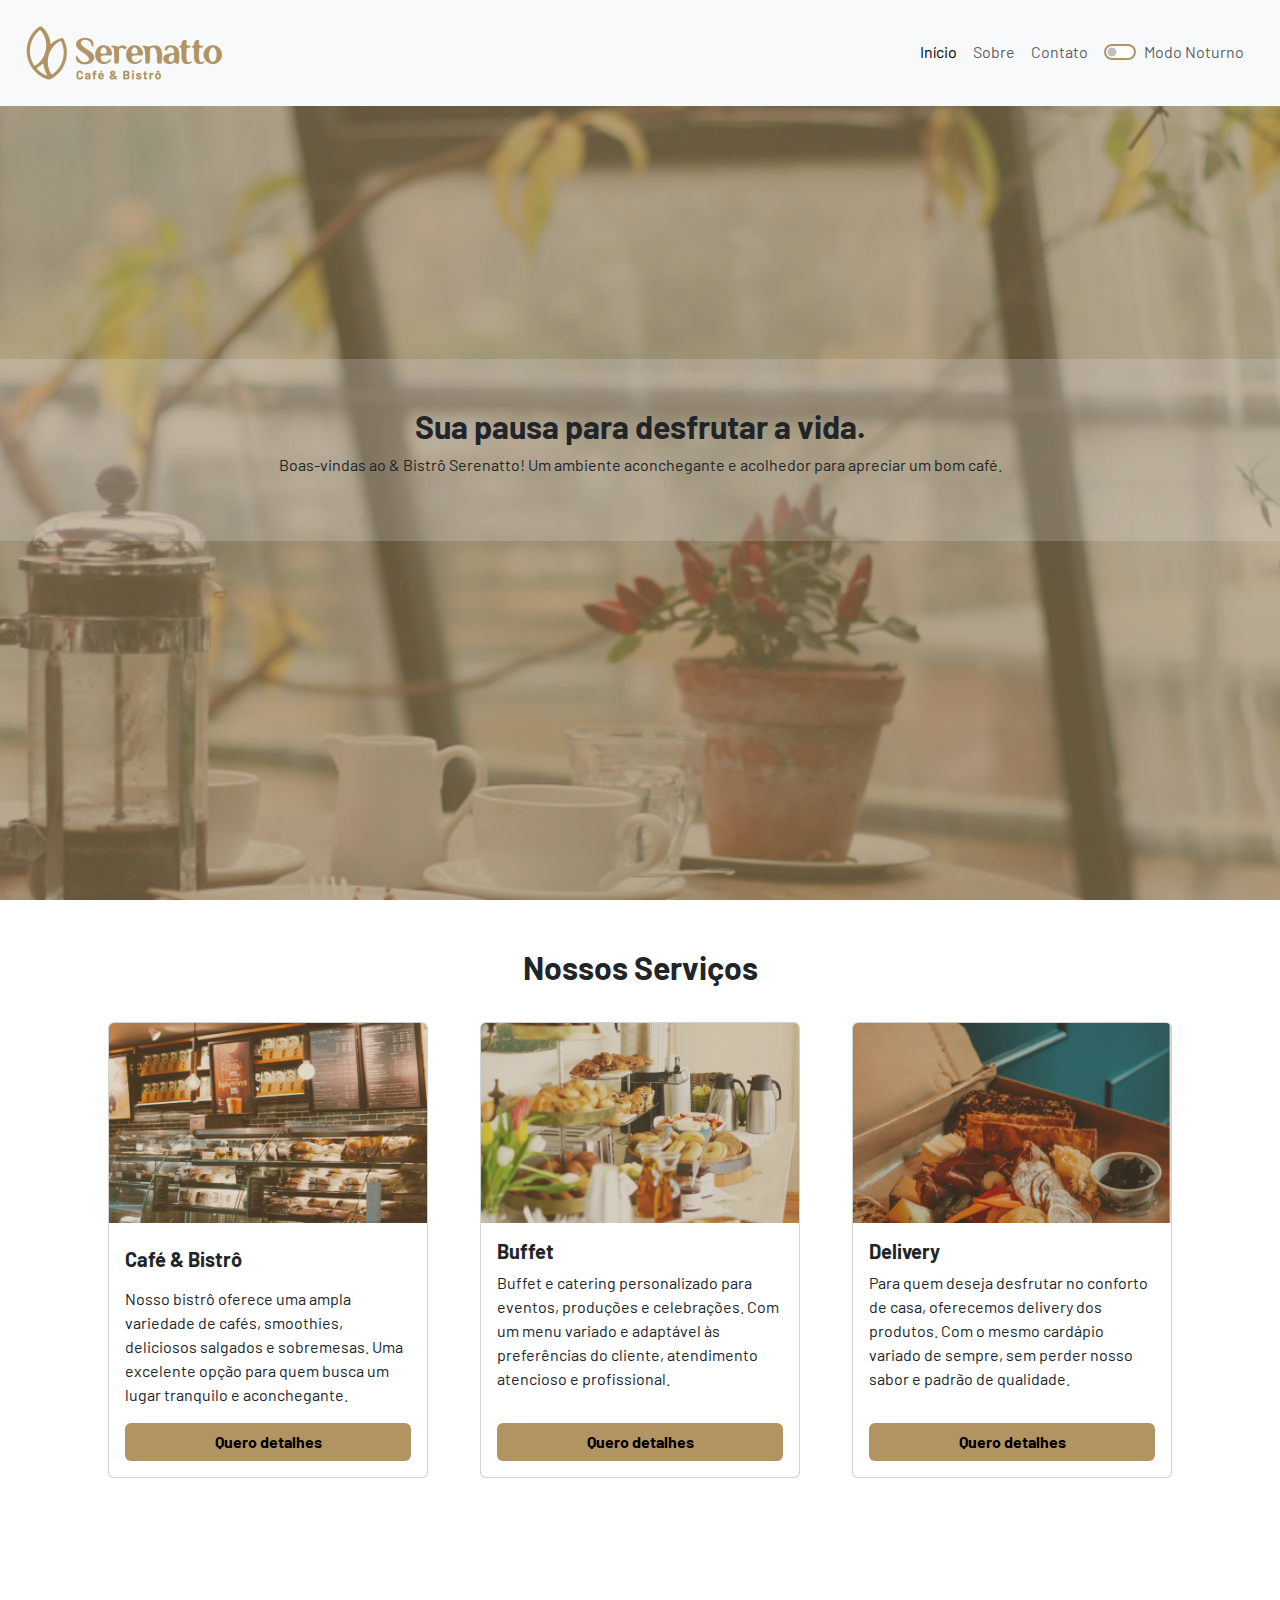
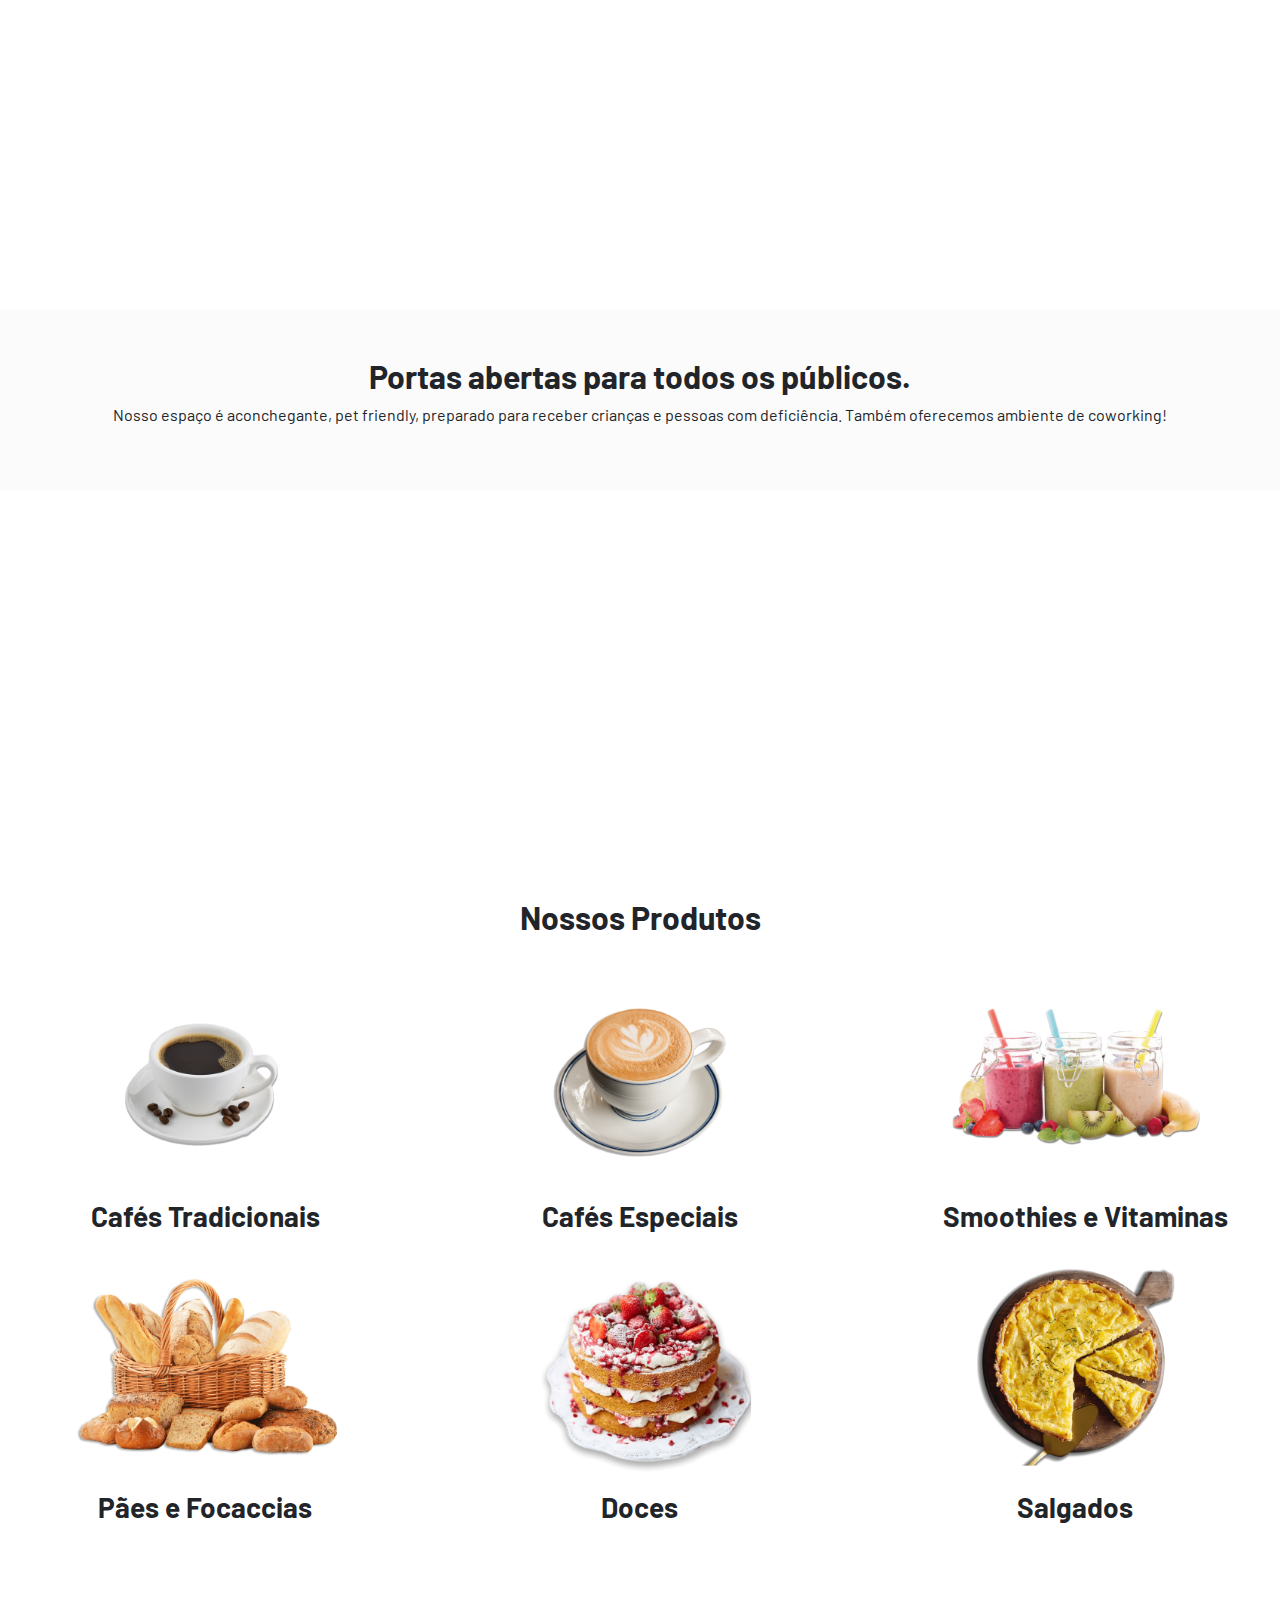
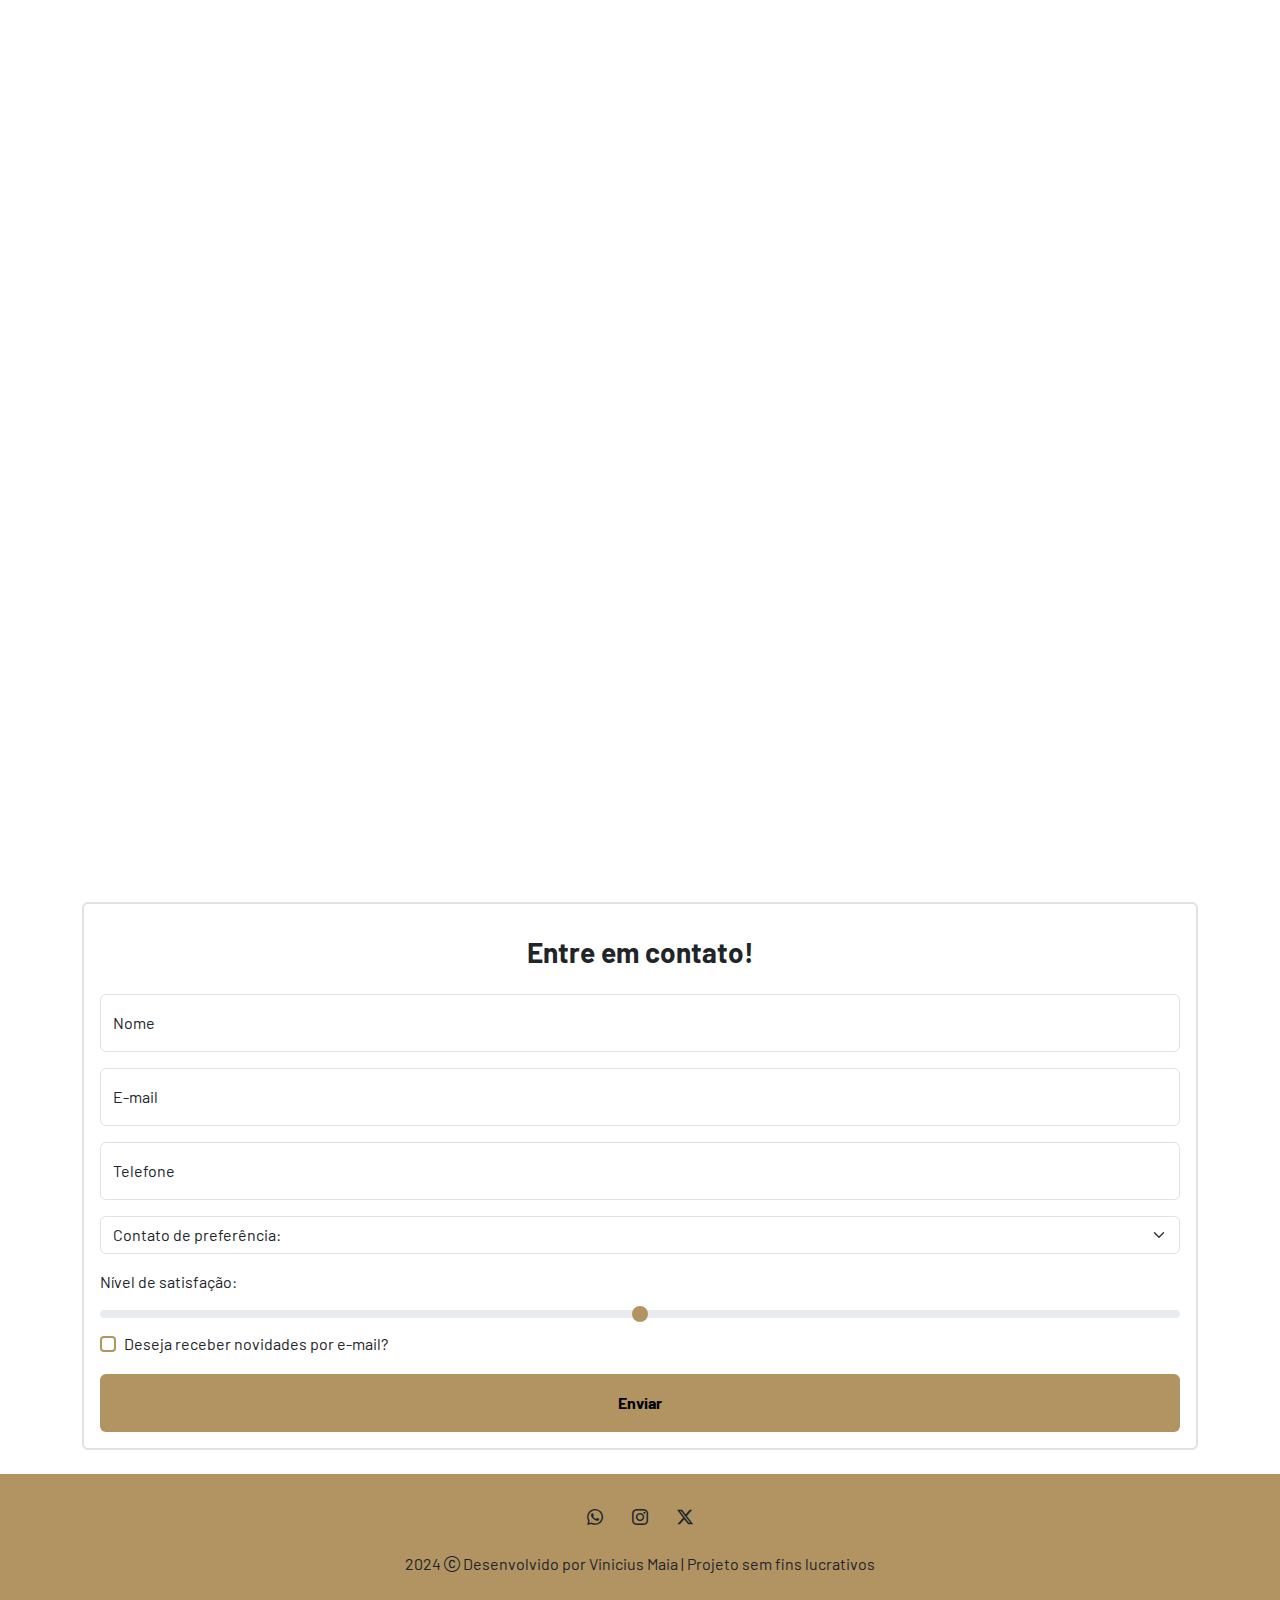
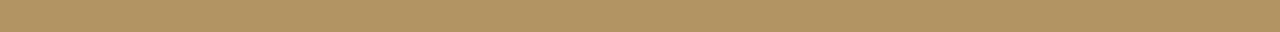
==== commit 82604981: "finalização completa" ====
--- a/Serenatto_cafes/index.html
+++ b/Serenatto_cafes/index.html
@@ -15,7 +15,7 @@
     <link rel="stylesheet" href="estilos.css">
 </head>
 
-<body>
+<body data-bs-theme="light">
 
     <header>
         <nav class="navbar navbar-expand-lg bg-body-tertiary fixed-top">
@@ -58,8 +58,8 @@
                                 <a class="nav-link" href="#">
                                     <div class="form-check form-switch">
                                         <input class="form-check-input" type="checkbox" role="switch"
-                                            id="flexSwitchCheckDefault">
-                                        <label class="form-check-label" for="flexSwitchCheckDefault"> Modo Noturno
+                                            id="modo-noturno">
+                                        <label class="form-check-label" for="modo-noturno"> Modo Noturno
                                         </label>
                                     </div>
                                 </a>
@@ -547,13 +547,23 @@
         </div>
     </div>
 
-    <footer>
-
+    <footer class="text-center">
+        <div class="container p-4 mb-4"> 
+            <a href="#" class="btn"> <i class="bi bi-whatsapp"> </i> </a> 
+            <a href="#" class="btn"> <i class="bi bi-instagram"> </i> </a> 
+            <a href="#" class="btn"> <i class="bi bi-twitter-x"> </i> </a> 
+        
+            <p class="p-3">
+                2024 <i class="bi bi-c-circle"></i> Desenvolvido por Vinicius Maia | Projeto sem fins lucrativos
+            </p>
+        </div>
     </footer>
 
     <script src="https://cdn.jsdelivr.net/npm/bootstrap@5.3.3/dist/js/bootstrap.bundle.min.js"
         integrity="sha384-YvpcrYf0tY3lHB60NNkmXc5s9fDVZLESaAA55NDzOxhy9GkcIdslK1eN7N6jIeHz"
         crossorigin="anonymous"></script>
+
+    <script src="script.js"></script>
 </body>
 
 </html>--- a/Serenatto_cafes/estilos.css
+++ b/Serenatto_cafes/estilos.css
@@ -7,6 +7,7 @@
     --marrom-escuro: #816D4F;
     --marrom-claro: #B29463;
     --preto: #000;
+    --branco: #FFF;
     font-family: "Barlow", sans-serif;
     height: 4000px;
 }
@@ -82,6 +83,27 @@
     width: 100%;
 }
 
+/* FORMULÁRIO */
+
 .input-range::-webkit-slider-thumb {
     background-color: var(--marrom-claro);
+}
+
+/* RODAPÉ */
+
+footer {
+    background-color: var(--marrom-claro);
+}
+
+/* DARK MODE */
+
+[data-bs-theme="dark"] {
+    color: #fff;;
+    .nav-link, .card-body, .offcanvas, .accordion, .btn {
+        --bs-nav-link-color: #fff;
+        --bs-card-color: #fff;
+        --bs-offcanvas-color: #fff;
+        --bs-body-color: #fff;
+        --bs-body-color: #fff;
+    }
 }